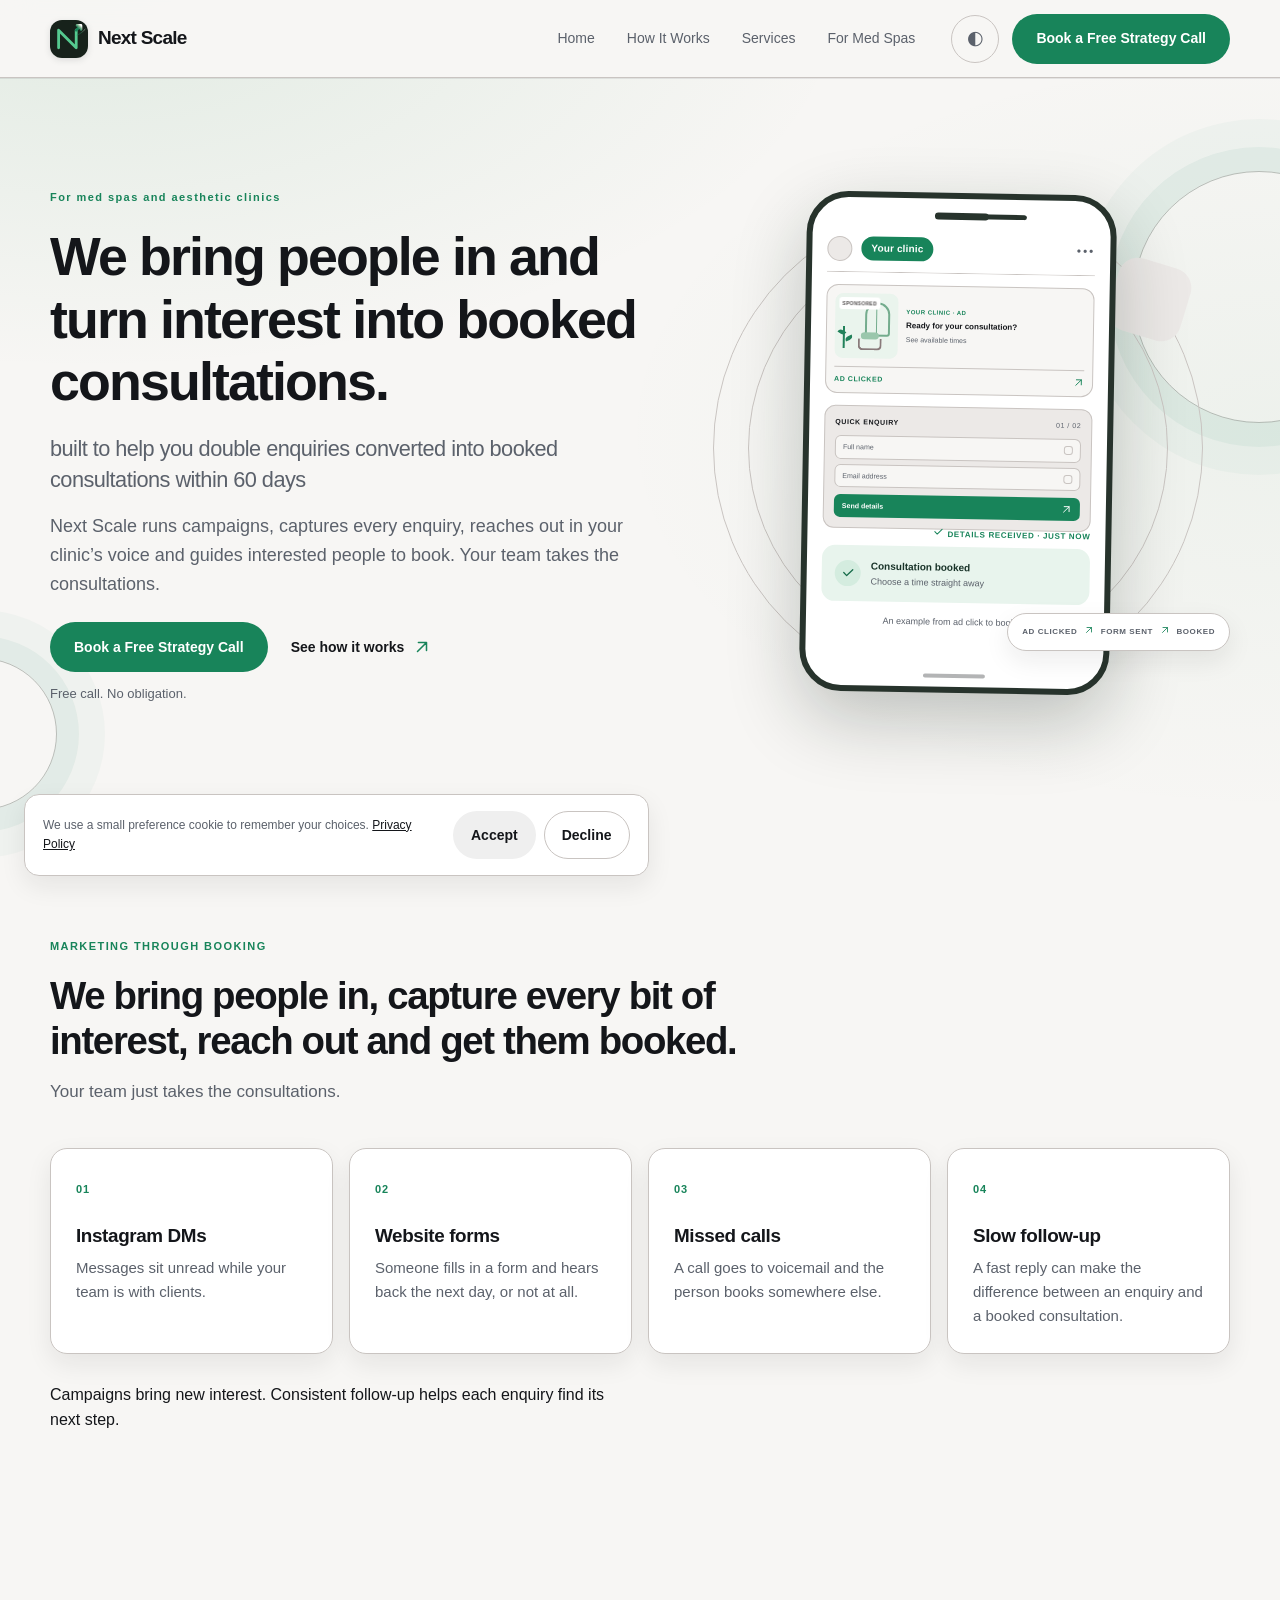
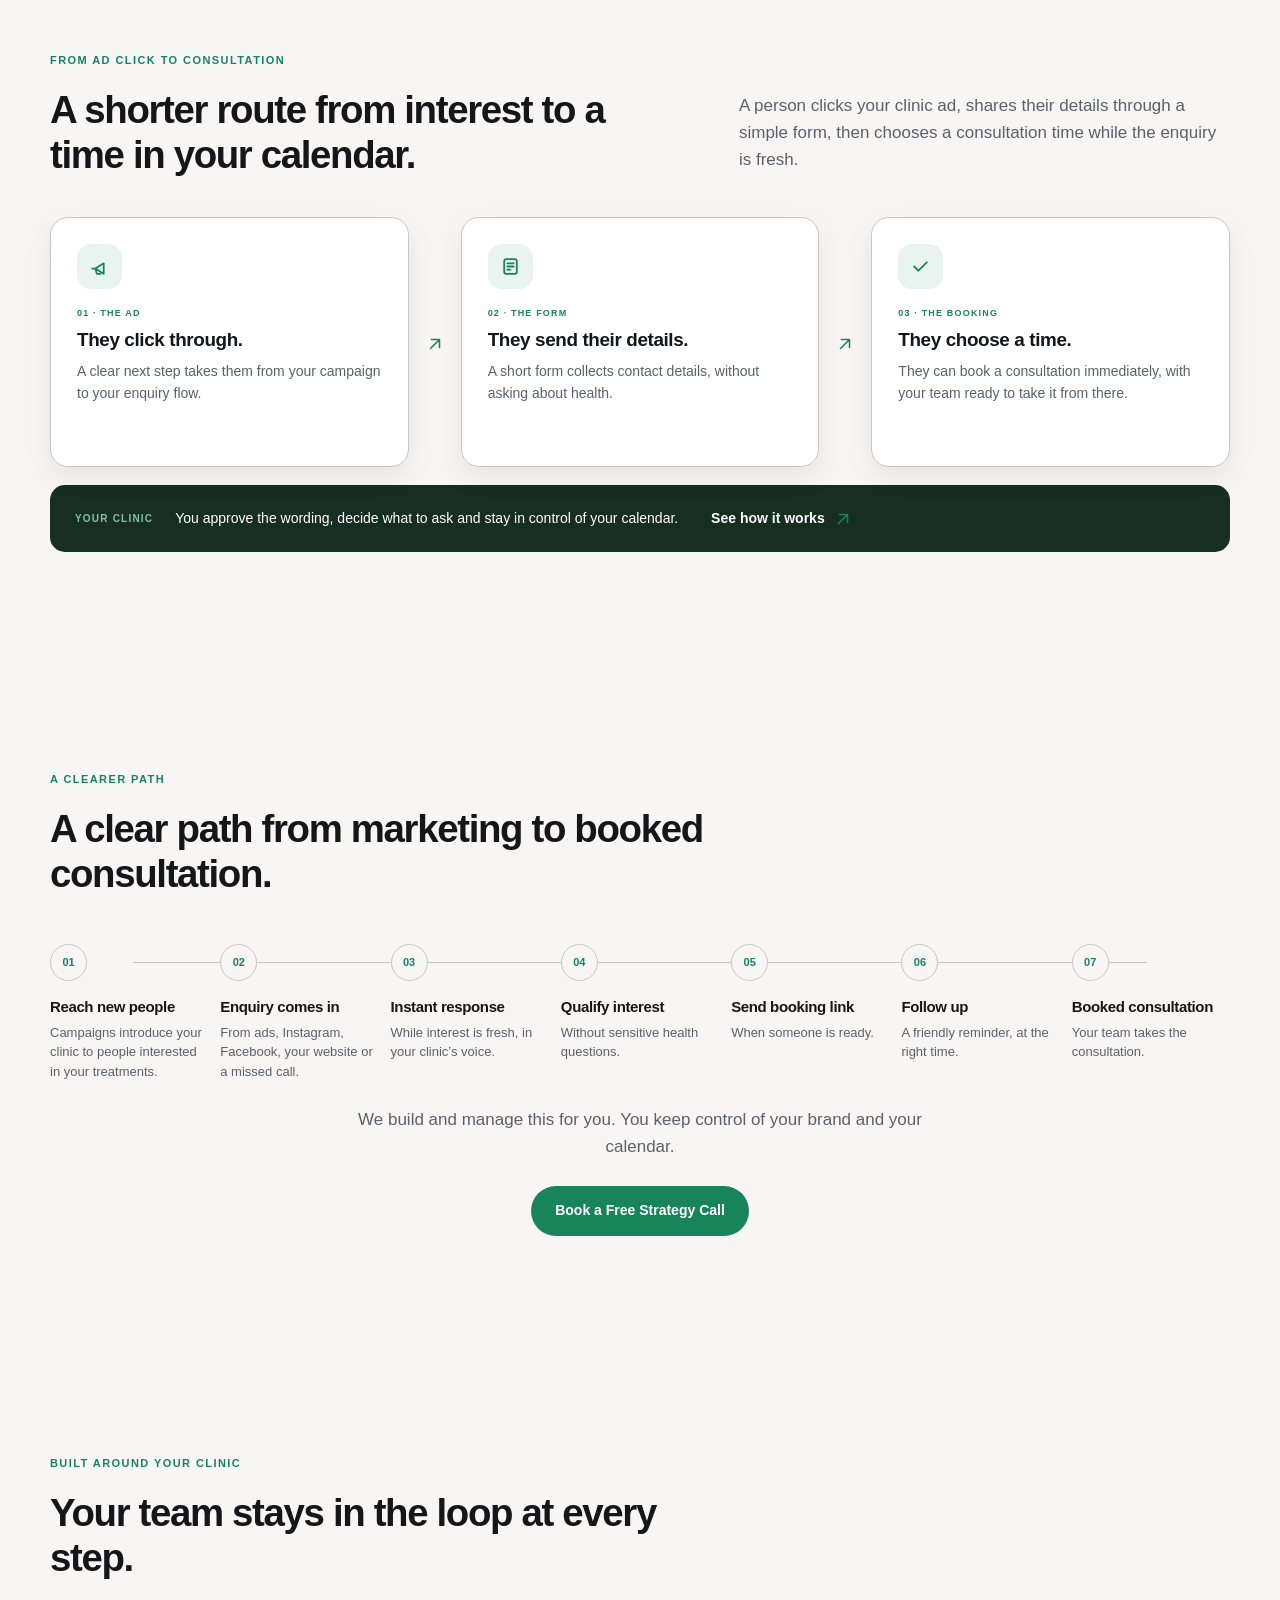
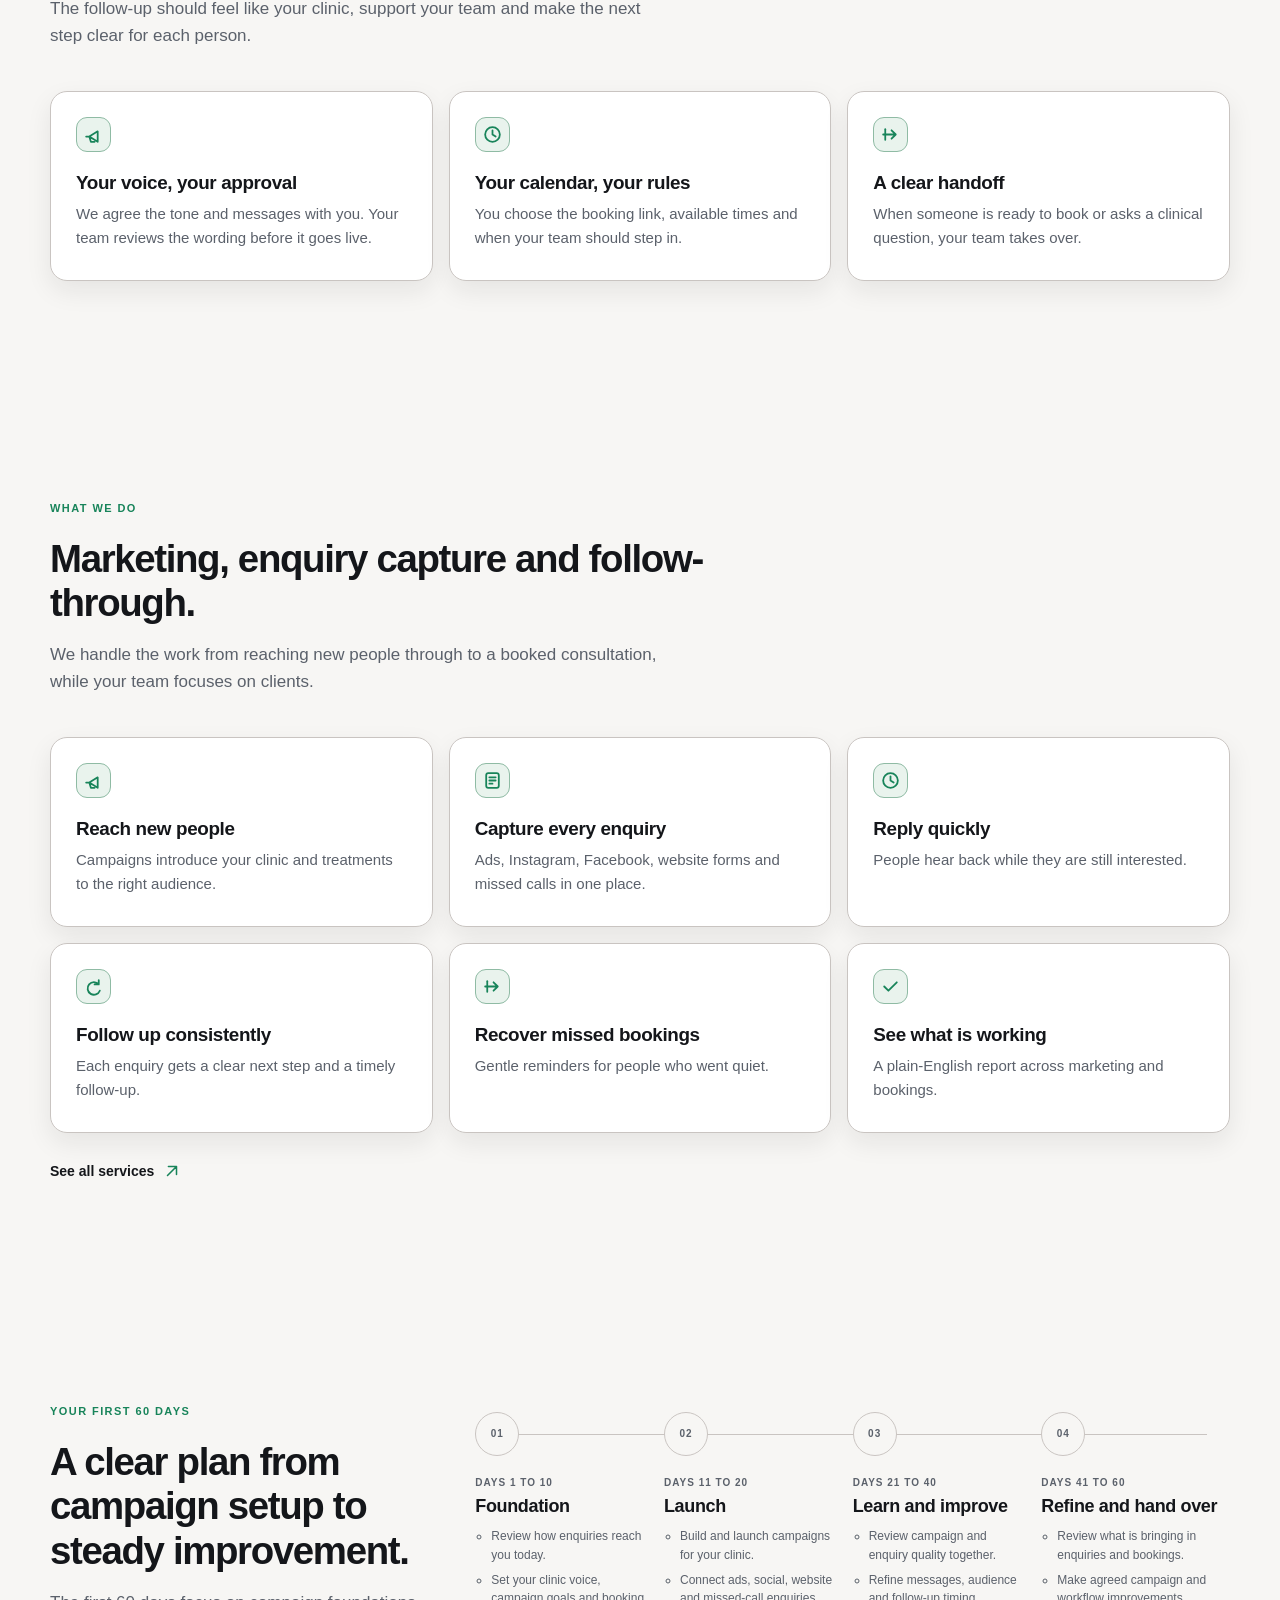
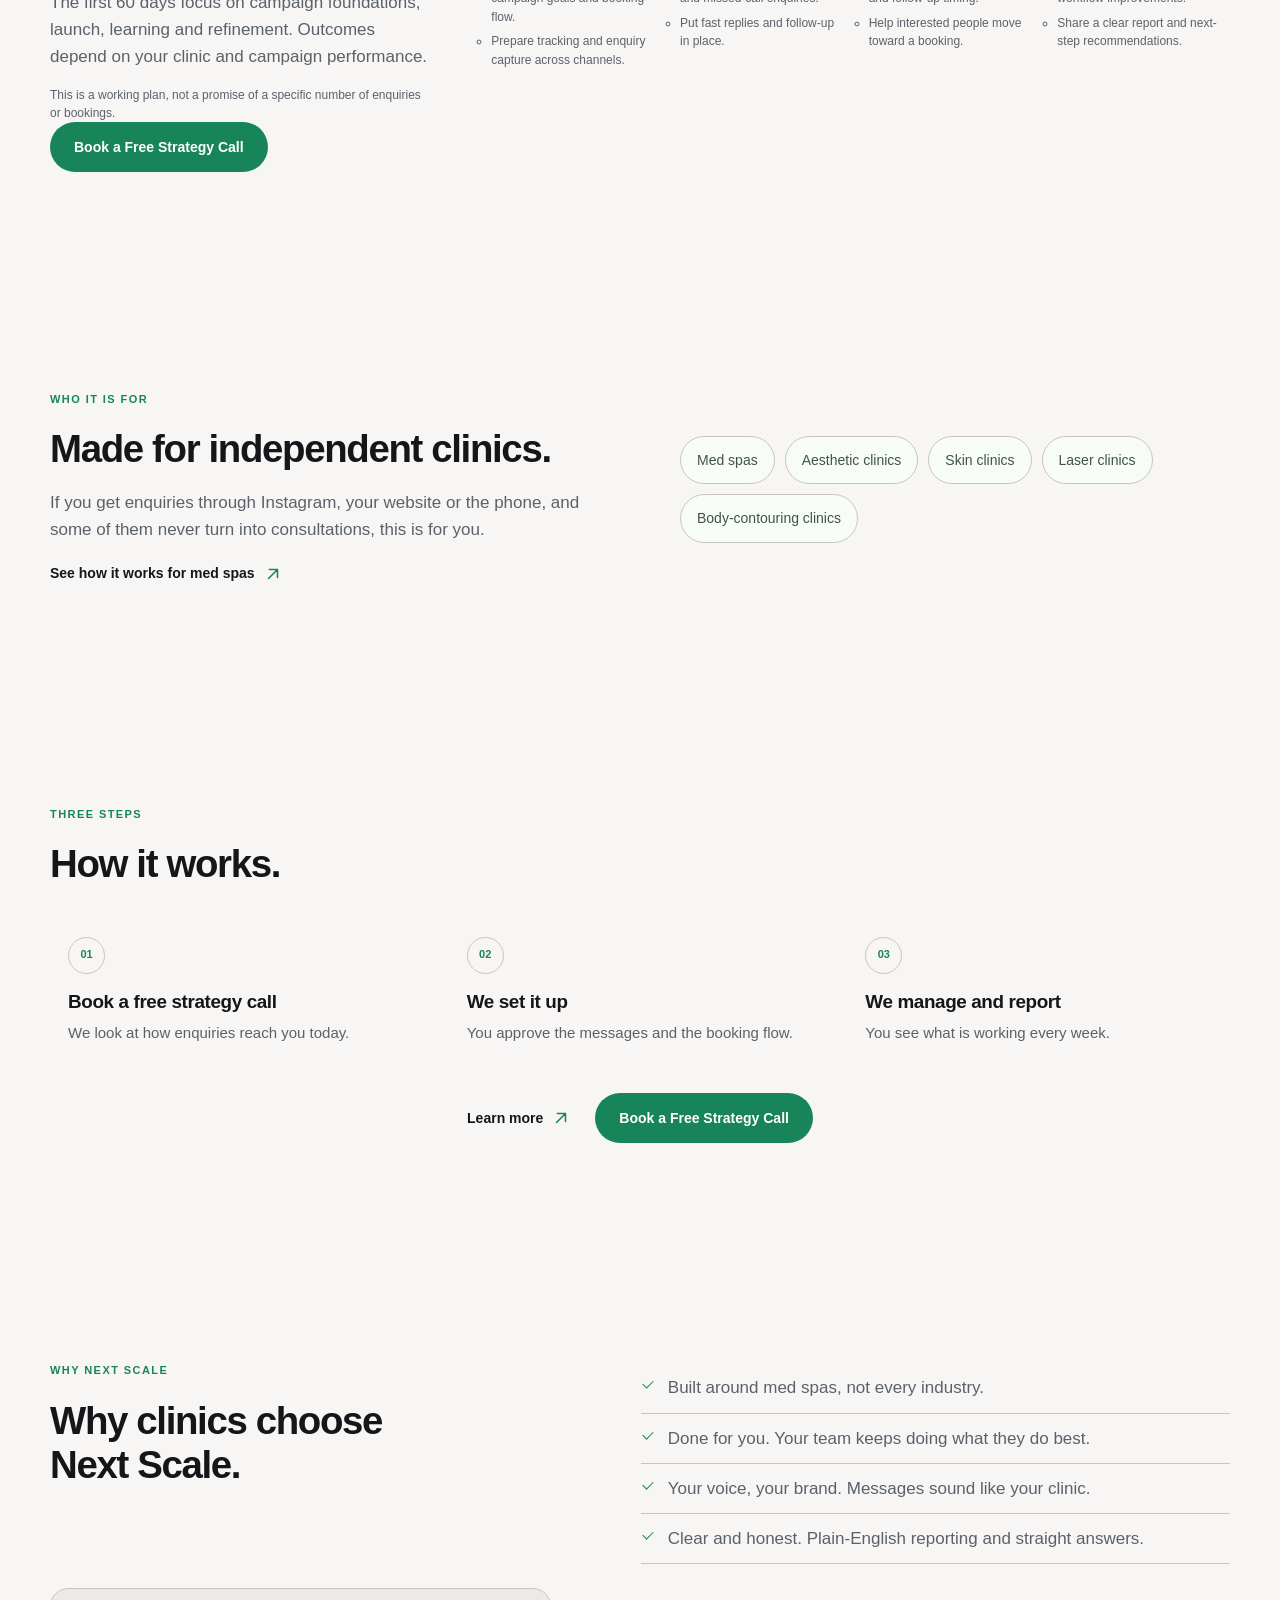
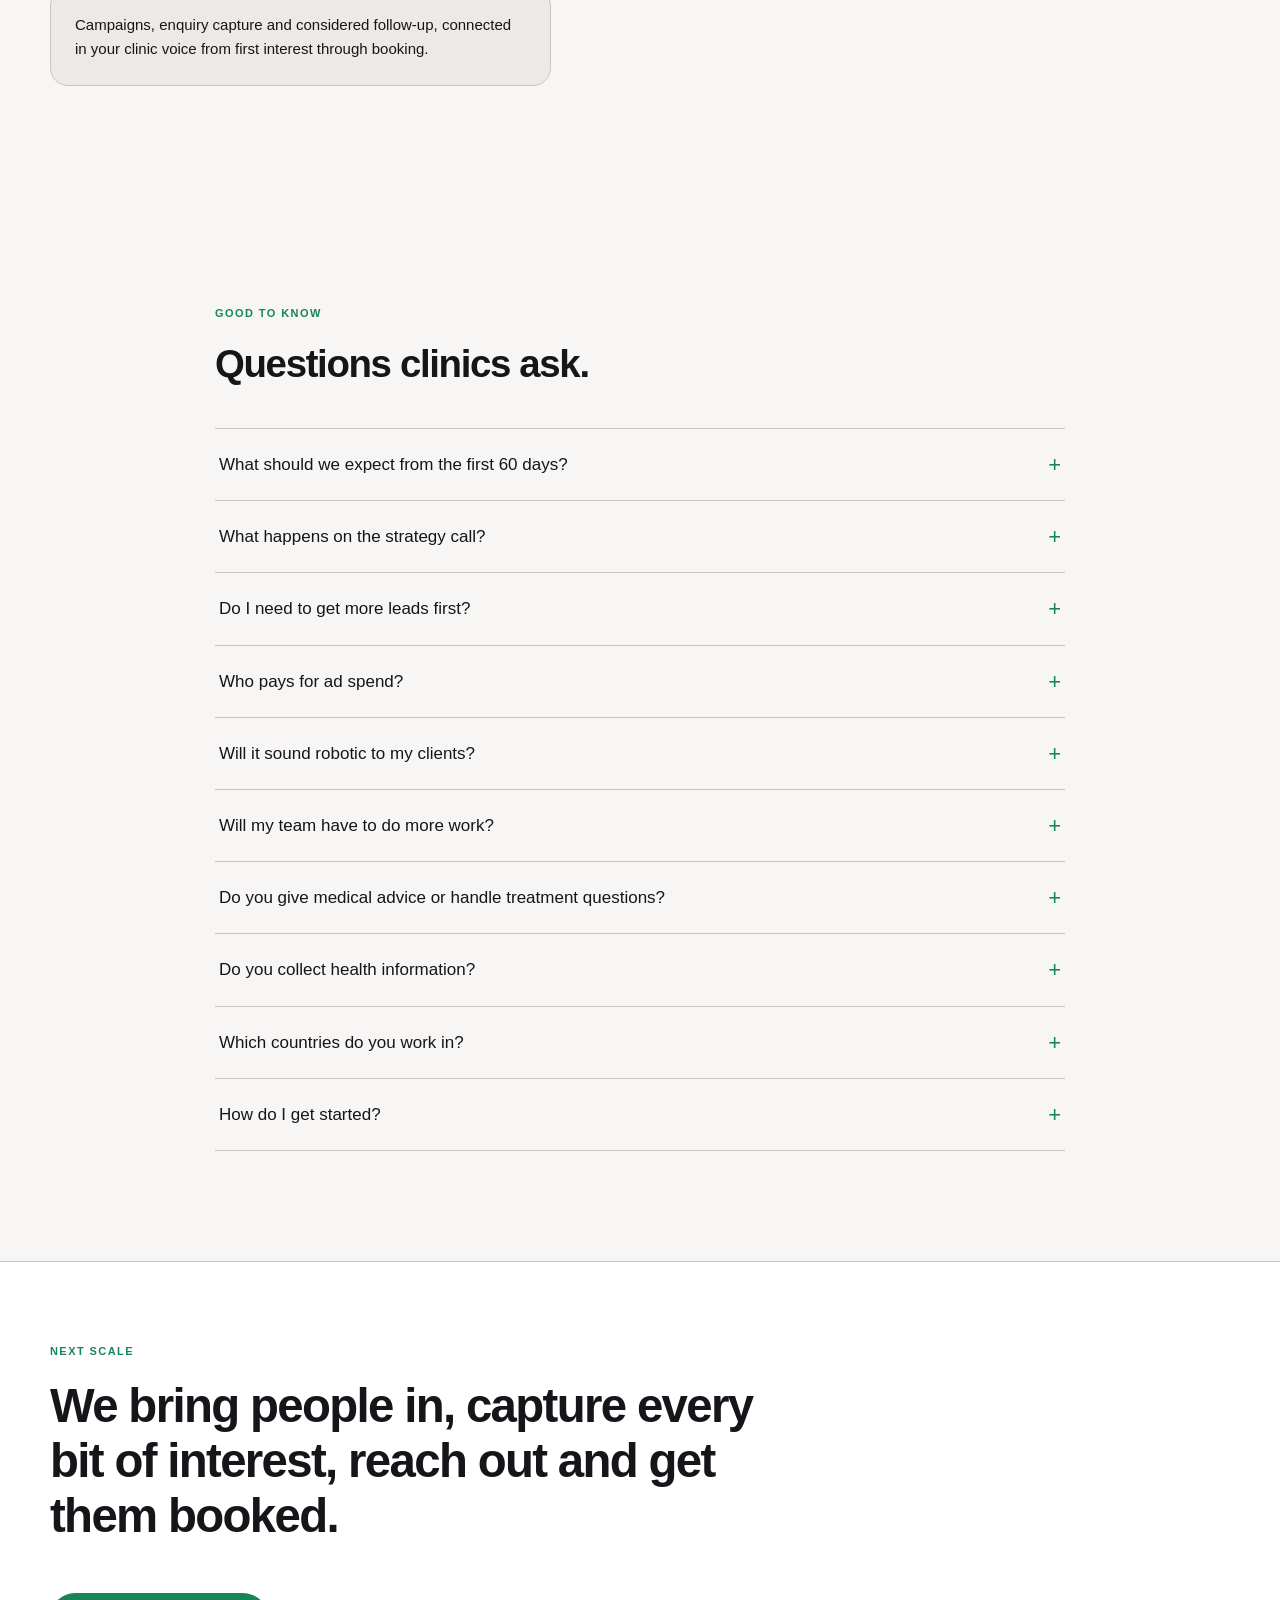
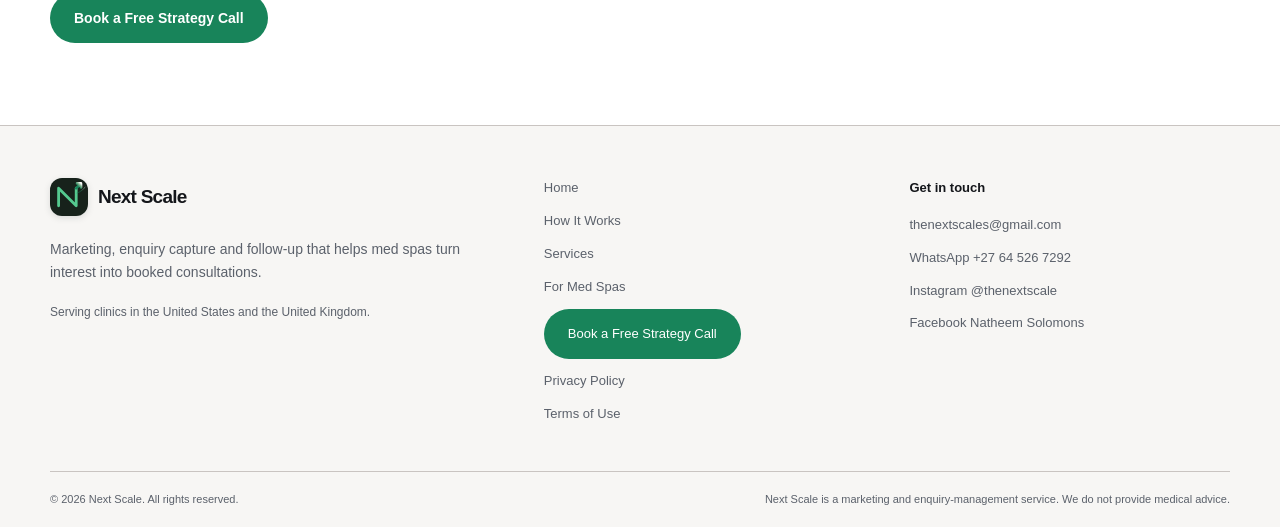
==== index.html @ 74af75e8 "Upload Next Scales website" ====
<!doctype html>
<html lang="en-GB">
<head>
  <meta charset="utf-8">
  <meta name="viewport" content="width=device-width, initial-scale=1">
  <meta name="theme-color" content="#f7f6f4">
  <meta name="description" content="Next Scale markets med spas, captures every enquiry, reaches out in the clinic voice and guides people to booked consultations.">
  <link rel="canonical" href=""><meta property="og:url" content=""><meta property="og:type" content="website"><meta property="og:title" content="Next Scale | Clinic Marketing to Booked Consultations"><meta property="og:description" content="We bring people in, capture interest, follow up and get them booked."><meta property="og:image" content="./og.svg">
  <meta name="twitter:card" content="summary_large_image">
  <title>Next Scale | Clinic Marketing to Booked Consultations</title>
  <link rel="icon" href="./favicon.svg?v=20261021-final" type="image/svg+xml"><link rel="stylesheet" href="./styles.css?v=20261021-light-cta">
  <script src="./theme.js?v=20261021-audit"></script>
  <script type="application/ld+json">{"@context":"https://schema.org","@type":"Organization","name":"Next Scale","founder":{"@type":"Person","name":"Natheem Solomons"},"description":"Clinic marketing, enquiry capture and follow-up through to booked consultations."}</script>
</head>
<body>
<a class="skip-link" href="#main">Skip to content</a>
<header class="header"><div class="header-inner wrap"><a class="brand" href="./index.html" aria-label="Next Scale home"><svg class="brand-mark" width="40" height="40" viewBox="0 0 40 40" aria-hidden="true"><defs><linearGradient id="header-arrow-fade" x1="0%" y1="100%" x2="100%" y2="0%"><stop offset="0%" stop-color="var(--logo-arrow-start)"/><stop offset="38%" stop-color="var(--logo-arrow-start)"/><stop offset="68%" stop-color="var(--logo-arrow-blend)"/><stop offset="100%" stop-color="var(--logo-arrow-end)"/></linearGradient></defs><path class="mark-n" d="M7 31V9L29 31V9"/><path class="mark-arrow" d="M29 9 35 3M30 3h5v5"/><path class="mark-ribbon" d="M30 15C34 14 37 11 40 8"/></svg><span>Next Scale</span></a><nav class="desktop-nav" aria-label="Main navigation"><a href="./index.html">Home</a><a href="./how-it-works.html">How It Works</a><a href="./services.html">Services</a><a href="./for-med-spas.html">For Med Spas</a></nav><div class="header-actions"><button class="theme-toggle" aria-label="Switch colour theme" title="Switch colour theme"><span aria-hidden="true">◐</span></button><a class="button button-primary header-cta" href="./book.html" data-cta><span class="cta-long">Book a Free Strategy Call</span><span class="cta-short">Book a Call</span><span class="cta-mini">Book</span></a><button class="menu-toggle" aria-expanded="false" aria-controls="mobile-menu" aria-label="Open menu"><span></span><span></span></button></div></div><div class="mobile-menu" id="mobile-menu" hidden><nav aria-label="Mobile navigation"><a href="./index.html">Home</a><a href="./how-it-works.html">How It Works</a><a href="./services.html">Services</a><a href="./for-med-spas.html">For Med Spas</a><a href="./book.html">Book a Strategy Call</a></nav></div></header>
<main id="main"></main>
<footer id="footer"></footer>
<div class="cookie-banner" role="region" aria-label="Cookie preferences" hidden><p>We use a small preference cookie to remember your choices. <a href="./privacy.html">Privacy Policy</a></p><div><button class="button button-small cookie-accept">Accept</button><button class="button button-small button-outline cookie-decline">Decline</button></div></div>
<div class="mobile-sticky-cta"><a class="button button-primary" href="./book.html" data-cta>Book a Free Strategy Call</a></div>

<script src="./config.js?v=20261021-calendly-embed"></script><script src="./app.js?v=20261021-light-cta"></script>
</body></html>
---- styles.css ----
:root{font-family:Inter,sans-serif;color-scheme:light;--bg:#fff;--surface:#f7f6f4;--ink:#14161a;--muted:#5b616b;--line:#e6e4e0;--accent:#18845a;--accent-hover:#106b48;--card:#fff;--shadow:0 8px 24px rgba(20,22,26,.055);--header:rgba(255,255,255,.92)}
:root[data-theme=dark]{color-scheme:dark;--bg:#14161a;--surface:#1e2127;--ink:#fff;--muted:#a7adb7;--line:#35383e;--accent:#55c98f;--accent-hover:#79dda9;--card:#1e2127;--shadow:none;--header:rgba(20,22,26,.94)}
*{box-sizing:border-box}html{scroll-behavior:smooth;scroll-padding-top:90px}body{margin:0;background:var(--bg);color:var(--ink);font-size:17px;line-height:1.6;-webkit-font-smoothing:antialiased}a{color:inherit;text-decoration:none}button{font:inherit;color:inherit}p{margin:0 0 1rem;color:var(--muted);max-width:66ch}h1,h2,h3{margin:0;color:var(--ink);font-weight:600;letter-spacing:-.035em;line-height:1.16}h1{font-size:clamp(2.25rem,4.2vw,4rem)}h2{font-size:clamp(1.8rem,3vw,2.75rem)}h3{font-size:1.18rem;letter-spacing:-.02em}::selection{background:#18845a24}.wrap{width:min(1180px,calc(100% - 56px));margin-inline:auto}.skip-link{position:absolute;left:1rem;top:-5rem;padding:.7rem 1rem;background:var(--ink);color:var(--bg);z-index:100}.skip-link:focus{top:1rem}:focus-visible{outline:3px solid var(--accent);outline-offset:3px}
.header{height:78px;position:sticky;top:0;z-index:20;background:var(--header);backdrop-filter:blur(16px);border-bottom:1px solid var(--line)}.header-inner{height:100%;display:flex;align-items:center;justify-content:space-between;gap:28px}.brand{display:inline-flex;align-items:center;gap:10px;color:var(--ink);font-size:19px;font-weight:600;letter-spacing:-.04em;white-space:nowrap}.brand-mark{width:34px;height:34px;overflow:visible;fill:none;stroke:currentColor;stroke-width:3.1;stroke-linecap:round;stroke-linejoin:round}.brand-mark circle{fill:var(--accent);stroke:none}.desktop-nav{display:flex;gap:32px;margin-left:auto;margin-right:8px}.desktop-nav a,.mobile-menu a,.footer-main nav a{font-size:14px;font-weight:500;color:var(--muted);transition:color .2s}.desktop-nav a:hover,.mobile-menu a:hover,.footer-main nav a:hover{color:var(--ink)}.header-actions{display:flex;align-items:center;gap:13px}.button{min-height:50px;padding:0 23px;border:1px solid transparent;border-radius:999px;display:inline-flex;align-items:center;justify-content:center;gap:8px;font-size:14px;font-weight:600;transition:background .2s,transform .2s,border-color .2s;cursor:pointer}.button:hover{transform:translateY(-1px)}.button-primary{background:var(--accent);color:white}.button-primary:hover{background:var(--accent-hover)}.button-outline{border-color:var(--line);background:transparent}.button-small{min-height:42px;padding:0 17px}.theme-toggle,.menu-toggle{width:44px;height:44px;display:grid;place-items:center;border:1px solid var(--line);border-radius:50%;background:transparent;cursor:pointer}.theme-toggle span{font-size:19px;color:var(--muted)}.menu-toggle{display:none}.mobile-menu{position:absolute;top:78px;left:0;right:0;background:var(--bg);border-bottom:1px solid var(--line);padding:16px 24px 24px}.mobile-menu nav{display:grid}.mobile-menu a{padding:14px 0;border-bottom:1px solid var(--line);font-size:16px}.mobile-menu a:last-child{border:0}
.hero{min-height:650px;display:grid;grid-template-columns:1.05fr .95fr;align-items:center;gap:36px;padding-block:70px 82px}.hero-copy{max-width:620px}.eyebrow{font-size:11px;line-height:1.4;font-weight:600;letter-spacing:.13em;color:var(--accent);margin:0 0 20px}.hero h1{max-width:660px}.hero-promise{font-size:clamp(1.13rem,1.7vw,1.42rem);line-height:1.42;letter-spacing:-.025em;margin-top:22px;max-width:590px}.hero-sub{font-size:18px;margin:15px 0 24px}.hero-actions{display:flex;align-items:center;gap:23px;flex-wrap:wrap}.text-link{font-size:14px;font-weight:600;color:var(--ink);display:inline-flex;gap:9px;align-items:center}.text-link span{color:var(--accent);font-size:18px}.trust-line{font-size:13px;margin:12px 0 0}.phone-art{position:relative;min-height:470px;display:grid;place-items:center;isolation:isolate}.phone{position:relative;z-index:2;width:min(320px,78%);padding:17px 16px 14px;border:1px solid var(--line);background:var(--card);border-radius:32px;box-shadow:0 25px 70px rgba(20,22,26,.12);transform:rotate(2deg)}.phone-top{height:38px;display:flex;align-items:center;gap:9px;border-bottom:1px solid var(--line);padding-bottom:12px;font-size:12px}.phone-dot{width:25px;height:25px;border-radius:50%;background:var(--surface);border:1px solid var(--line)}.phone-menu{margin-left:auto;color:var(--muted);letter-spacing:2px}.chat-date{text-align:center;color:var(--muted);font-size:9px;letter-spacing:.08em;margin:15px 0}.bubble{width:86%;padding:11px 13px;border-radius:15px;font-size:11px;line-height:1.5;margin-bottom:11px}.incoming{background:var(--surface);border-bottom-left-radius:4px}.outgoing{margin-left:auto;background:#e4f2eb;color:#193329;border-bottom-right-radius:4px}.link-card{padding:11px;display:flex;align-items:center;gap:10px;border:1px solid var(--line);border-radius:13px;margin:14px 0}.link-icon{width:28px;height:28px;border-radius:8px;background:#18845a18;color:var(--accent);display:grid;place-items:center}.link-card b,.link-card small,.booking-confirm b,.booking-confirm small{display:block}.link-card b,.booking-confirm b{font-size:10px}.link-card small,.booking-confirm small{font-size:9px;color:var(--muted)}.booking-confirm{display:flex;align-items:center;gap:10px;padding:13px;background:#e8f4ed;border-radius:13px;color:#193329}.booking-confirm>span{width:26px;height:26px;display:grid;place-items:center;border-radius:50%;background:#d4ecdf;color:#176c4a}.phone-caption{text-align:center;color:var(--muted);font-size:9px;padding-top:12px}.art-orbit{position:absolute;border:1px solid var(--line);border-radius:50%;z-index:-1}.orbit-one{width:420px;height:420px}.orbit-two{width:510px;height:510px}.phone-art:after{content:"";position:absolute;width:75px;height:75px;background:var(--surface);border-radius:20px;right:8%;top:19%;transform:rotate(17deg);z-index:0}
.section{padding:110px 0}.section-warm{background:var(--surface)}.section-heading{max-width:690px;margin-bottom:42px}.section-heading h2{margin-bottom:15px}.section-heading>p:last-child{font-size:17px}.grid{display:grid;gap:16px}.grid.four{grid-template-columns:repeat(4,1fr)}.grid.three{grid-template-columns:repeat(3,1fr)}.card{background:var(--card);border:1px solid var(--line);border-radius:17px;padding:25px;box-shadow:var(--shadow);min-height:185px}.card-number,.service-index{font-size:11px;font-weight:600;letter-spacing:.08em;color:var(--accent)}.card h3{margin:24px 0 9px}.card p{font-size:15px;margin:0}.closing-line{font-size:16px;color:var(--ink);font-weight:500;margin:28px 0 0}.feature{min-height:190px}.feature-mark{display:grid;place-items:center;width:35px;height:35px;border:1px solid var(--line);border-radius:11px;color:var(--accent);font-size:18px}.feature h3{margin:20px 0 8px}.section-link{margin-top:27px}.flow{list-style:none;padding:0;margin:48px 0 25px;display:grid;grid-template-columns:repeat(6,1fr);position:relative;gap:12px}.flow:before{content:"";height:1px;background:var(--line);position:absolute;left:7%;right:7%;top:18px}.flow li{position:relative}.step-num{width:37px;height:37px;display:grid;place-items:center;border-radius:50%;background:var(--bg);border:1px solid var(--line);color:var(--accent);font-size:11px;font-weight:600;position:relative}.flow h3{font-size:15px;margin:17px 0 7px;letter-spacing:-.025em}.flow p{font-size:13px;margin:0;line-height:1.5}.center-line{text-align:center;margin:25px auto;color:var(--muted)}.center-cta{text-align:center}.outcome{background:var(--surface)}.outcome-wrap{display:grid;grid-template-columns:1fr 1fr;align-items:center;gap:84px}.outcome-wrap h2{font-size:clamp(2rem,3.5vw,3.15rem);margin-bottom:18px}.fine-print{font-size:12px;line-height:1.55;margin:18px 0 22px}.timeline{border-top:1px solid var(--line)}.timeline article{padding:23px 0 23px 25px;border-bottom:1px solid var(--line);position:relative}.timeline article:before{content:"";width:8px;height:8px;border-radius:50%;background:var(--accent);position:absolute;left:0;top:29px}.timeline span{font-size:10px;letter-spacing:.1em;font-weight:600;color:var(--muted)}.timeline h3{margin:6px 0}.timeline p{font-size:14px;margin:0}.clinics-wrap{display:grid;grid-template-columns:1fr 1fr;gap:80px;align-items:center}.clinics-wrap h2{margin-bottom:17px}.tag-list{display:flex;gap:10px;flex-wrap:wrap}.tag-list span{border:1px solid var(--line);background:var(--card);border-radius:999px;padding:12px 16px;font-size:14px;color:var(--muted)}.mini-steps article{padding:8px 18px 12px}.mini-steps h3{margin:17px 0 9px}.mini-steps p{font-size:15px}.dual-cta{display:flex;align-items:center;justify-content:center;gap:25px;margin-top:20px}.why-wrap{display:grid;grid-template-columns:.85fr 1fr;gap:24px 90px}.why-wrap h2{max-width:400px}.check-list{list-style:none;padding:0;margin:0}.check-list li{padding:11px 0 11px 27px;border-bottom:1px solid var(--line);position:relative;color:var(--muted)}.check-list li:before{content:"";position:absolute;left:2px;top:17px;width:9px;height:5px;border-left:1.7px solid var(--accent);border-bottom:1.7px solid var(--accent);transform:rotate(-45deg)}.why-wrap blockquote{grid-column:2;margin:20px 0 0;padding:25px 28px;border-left:2px solid var(--accent);background:var(--surface);border-radius:0 14px 14px 0;color:var(--ink);font-size:17px}.why-wrap cite{display:block;font-style:normal;font-size:13px;color:var(--muted);margin-top:12px}.founder-photo{display:block;font-size:11px;color:var(--muted);margin-top:10px}.faq-wrap{max-width:850px}.faq{border-top:1px solid var(--line)}.faq details{border-bottom:1px solid var(--line)}.faq summary{list-style:none;cursor:pointer;min-height:66px;padding:18px 4px;display:flex;justify-content:space-between;align-items:center;gap:20px;font-weight:500;color:var(--ink)}.faq summary::-webkit-details-marker{display:none}.faq summary span{font-size:22px;color:var(--accent);font-weight:400}.faq details[open] summary span{transform:rotate(45deg)}.faq details p{padding:0 40px 20px 4px;font-size:15px;margin:0;max-width:75ch}.cta-band{background:#14161a;color:#fff;padding:82px 0}.cta-band .wrap{display:flex;align-items:flex-start;flex-direction:column}.cta-band h2{color:white;max-width:750px;font-size:clamp(2rem,3.7vw,3.2rem);margin-bottom:25px}
.page-hero{padding-block:110px 78px}.page-hero h1{max-width:850px;margin-bottom:18px}.page-hero>p:last-child{font-size:19px;max-width:680px}.detail-steps{max-width:820px;margin:0 auto}.detail-steps article{display:grid;grid-template-columns:54px 1fr;gap:20px;padding:26px 0;border-bottom:1px solid var(--line)}.detail-steps h2{font-size:23px;margin:3px 0 8px}.detail-steps p{margin:0}.team-split,.approach{display:grid;grid-template-columns:1fr 1fr;gap:30px;margin:90px 0}.team-split article,.approach>div{padding:30px;background:var(--surface);border-radius:16px}.team-split h2,.approach h2{font-size:26px;margin-bottom:12px}.timeline-head{margin:0 0 20px}.service-list{max-width:900px}.service-row{display:grid;grid-template-columns:55px 1fr;gap:18px;padding:26px 0;border-bottom:1px solid var(--line)}.service-row h3{font-size:21px;margin-bottom:9px}.service-row p{font-size:15px;margin:4px 0}.service-row b{color:var(--ink);font-weight:500}.service-list>.button{margin-top:30px}.day-wrap{display:grid;grid-template-columns:1fr 1fr;gap:50px;align-items:center}.day-wrap h2{margin-bottom:16px}.day-wrap .phone-art{min-height:420px}.approach .check-list{margin-top:16px}.booking-layout{display:grid;grid-template-columns:.8fr 1.2fr;gap:70px;align-items:start}.booking-layout h2{font-size:28px;margin-bottom:18px}.booking-layout h3{font-size:18px;margin:30px 0 9px}.booking-layout .check-list{margin-bottom:22px}.message-first a{color:var(--ink);text-decoration:underline;text-underline-offset:3px}.calendar-panel{min-height:520px;border:1px solid var(--line);border-radius:18px;overflow:hidden;background:var(--surface)}.calendar-frame{width:100%;height:680px;border:0;background:white}.legal{max-width:780px}.legal h2{font-size:23px;margin:35px 0 10px}.legal p{max-width:75ch}.footer-main{padding-block:52px 46px;display:grid;grid-template-columns:1.4fr 1fr 1fr;gap:45px}.footer-brand p{font-size:14px;margin:14px 0}.footer-brand small{color:var(--muted);font-size:12px}.footer-main nav,.footer-contact{display:flex;flex-direction:column;align-items:flex-start;gap:12px}.footer-main nav a,.footer-contact a,.footer-contact b{font-size:13px}.footer-contact a{color:var(--muted)}.footer-contact b{margin-bottom:4px}.footer-bottom{border-top:1px solid var(--line);padding-block:19px;display:flex;justify-content:space-between;gap:20px;color:var(--muted);font-size:11px}.footer-bottom span:last-child{text-align:right}.cookie-banner{position:fixed;z-index:40;left:24px;bottom:24px;max-width:min(670px,calc(100% - 48px));padding:16px 18px;background:var(--card);color:var(--ink);border:1px solid var(--line);border-radius:15px;box-shadow:var(--shadow);display:flex;align-items:center;gap:20px}.cookie-banner[hidden]{display:none}.cookie-banner p{font-size:12px;margin:0;max-width:390px}.cookie-banner p a{text-decoration:underline;color:var(--ink)}.cookie-banner>div{display:flex;gap:8px}.mobile-sticky-cta{display:none}
@media(max-width:950px){.hero{grid-template-columns:1fr 0.8fr;gap:5px}.hero h1{font-size:clamp(2.2rem,5vw,3.2rem)}.grid.four{grid-template-columns:repeat(2,1fr)}.flow{grid-template-columns:repeat(3,1fr);row-gap:28px}.flow:before{display:none}.outcome-wrap{gap:38px}.desktop-nav{gap:20px}.header-cta{padding:0 17px;font-size:13px}}
@media(max-width:700px){html{scroll-padding-top:75px}body{font-size:16px}.wrap{width:calc(100% - 40px)}.header{height:68px}.header-inner{gap:10px}.brand{font-size:17px;gap:7px}.brand-mark{width:30px;height:30px}.desktop-nav{display:none}.header-actions{gap:8px}.header-cta{display:none}.theme-toggle,.menu-toggle{width:42px;height:42px}.menu-toggle{display:flex;flex-direction:column;justify-content:center;gap:5px}.menu-toggle span{width:16px;height:1.5px;background:var(--ink)}.mobile-menu{top:68px}.hero{display:flex;flex-direction:column;align-items:stretch;min-height:0;padding-block:51px 40px;gap:2px}.hero h1{font-size:clamp(2.15rem,9.8vw,2.6rem);line-height:1.08}.hero-promise{font-size:17px;margin-top:16px}.hero-sub{font-size:16px;margin:11px 0 19px}.hero-actions{gap:14px}.hero-actions .button{width:100%}.hero-actions .text-link{margin-left:2px}.trust-line{margin-top:9px}.phone-art{min-height:390px;margin-top:4px}.phone{width:270px}.orbit-one{width:330px;height:330px}.orbit-two{width:390px;height:390px}.section{padding:74px 0}.section-heading{margin-bottom:29px}.section-heading h2{font-size:29px}.section-heading>p:last-child{font-size:16px}.grid.four,.grid.three{grid-template-columns:1fr}.card{min-height:0;padding:21px}.card h3{margin:14px 0 8px}.feature{min-height:0}.feature h3{margin-top:13px}.closing-line{font-size:15px}.flow{display:flex;flex-direction:column;gap:0;margin:33px 0 20px;padding-left:2px}.flow:before{display:block;width:1px;height:auto;left:18px;right:auto;top:23px;bottom:25px}.flow li{display:grid;grid-template-columns:38px 1fr;grid-template-rows:auto auto;column-gap:15px;padding-bottom:21px}.flow li:last-child{padding-bottom:0}.flow .step-num{grid-row:span 2}.flow h3{margin:0 0 4px}.flow p{font-size:14px}.center-line{text-align:left;margin:23px 0}.center-cta .button{width:100%}.outcome-wrap,.clinics-wrap,.why-wrap,.day-wrap,.booking-layout{grid-template-columns:1fr;gap:32px}.outcome-wrap h2{font-size:29px}.clinics-wrap .tag-list{gap:8px}.tag-list span{font-size:13px;padding:10px 13px}.mini-steps{gap:12px}.mini-steps article{padding:18px;background:var(--bg);border:1px solid var(--line);border-radius:15px}.dual-cta{justify-content:space-between;gap:12px}.why-wrap blockquote{grid-column:auto;margin:0;padding:20px}.faq summary{min-height:64px;font-size:15px}.faq details p{padding-right:10px;font-size:14px}.cta-band{padding:65px 0}.cta-band h2{font-size:29px}.page-hero{padding-block:72px 42px}.page-hero h1{font-size:36px}.page-hero>p:last-child{font-size:17px}.detail-steps article{grid-template-columns:42px 1fr;gap:12px;padding:21px 0}.detail-steps h2{font-size:21px}.team-split,.approach{grid-template-columns:1fr;margin:55px 0;gap:15px}.team-split article,.approach>div{padding:22px}.service-row{grid-template-columns:36px 1fr;gap:10px;padding:22px 0}.service-row h3{font-size:19px}.service-row p{font-size:14px}.day-wrap .phone-art{min-height:370px}.booking-layout{gap:30px}.calendar-panel,.calendar-frame{height:620px}.footer-main{grid-template-columns:1fr 1fr;gap:31px 18px;padding-block:42px 32px}.footer-brand{grid-column:1/-1}.footer-bottom{display:flex;flex-direction:column;gap:7px;padding-block:15px 90px}.footer-bottom span:last-child{text-align:left}.cookie-banner{left:12px;right:12px;bottom:12px;max-width:none;display:block;padding:13px}.cookie-banner p{max-width:none;margin-bottom:10px}.cookie-banner>div{justify-content:flex-end}.mobile-sticky-cta{display:block;position:fixed;z-index:15;bottom:0;left:0;right:0;padding:9px 16px calc(9px + env(safe-area-inset-bottom));background:var(--header);border-top:1px solid var(--line);transform:translateY(110%);transition:transform .22s}.mobile-sticky-cta.visible{transform:translateY(0)}.mobile-sticky-cta .button{width:100%;min-height:48px}.cookie-banner:not([hidden])~.mobile-sticky-cta.visible{display:none}}
@media(prefers-reduced-motion:reduce){*,*:before,*:after{scroll-behavior:auto!important;transition:none!important}}
.brand-mark .mark-n{stroke:#18845a}.footer-brand .brand-mark .mark-n{stroke:#18845a}.brand-mark .mark-arrow{stroke:#18845a;stroke-width:2.8;stroke-linecap:round;stroke-linejoin:round}.brand-mark .mark-ribbon{stroke:#18845a;stroke-width:1;stroke-linecap:round;opacity:.5}.brand-mark .mark-tip{fill:#18845a;stroke:none}.outgoing{background:#e4f2eb;color:#193329}.link-icon{background:#18845a18}.ad-source{display:flex;align-items:center;gap:9px;padding:10px;border:1px solid var(--line);border-radius:12px;background:var(--bg);margin:12px 0 8px}.ad-source b,.ad-source small{display:block}.ad-source b{font-size:10px}.ad-source small{font-size:8px;color:var(--muted)}.ad-glyph{width:27px;height:27px;border-radius:8px;background:#18845a18;color:var(--accent);display:grid;place-items:center}.ad-status{margin-left:auto;color:var(--accent);font-size:8px;font-weight:700;letter-spacing:.08em}.reply-now{font-size:8px;font-weight:700;letter-spacing:.08em;color:var(--accent);text-align:right;margin:-4px 0 5px}.reply-now span{font-size:10px}.ad-floating{position:absolute;z-index:3;right:-3%;bottom:16%;padding:11px 14px;border:1px solid var(--line);border-radius:999px;background:var(--card);box-shadow:var(--shadow);font-size:8px;letter-spacing:.07em;font-weight:700;color:var(--muted)}.ad-floating span{color:var(--accent);padding:0 4px}.menu-toggle[aria-expanded=true] span:first-child{transform:translateY(3.25px) rotate(45deg)}.menu-toggle[aria-expanded=true] span:last-child{transform:translateY(-3.25px) rotate(-45deg)}@media(max-width:700px){.ad-floating{right:0;bottom:12%;font-size:7px;padding:9px 10px}}
@media(max-width:780px){.desktop-nav{display:none}.header-cta{display:none}.menu-toggle{display:flex;flex-direction:column;justify-content:center;gap:5px}.menu-toggle span{width:16px;height:1.5px;background:var(--ink)}.mobile-menu{display:block}.mobile-menu[hidden]{display:none}}
.phone-art{overflow:clip}
/* Landing-page polish */
:root{--bg:#f7f6f4;--surface:#e9f3ed;--line:#ece9e7;--header:rgba(247,246,244,.94);--card:#fff;--shadow:0 12px 32px rgba(20,22,26,.08)}
:root[data-theme=dark]{--bg:#14161a;--surface:#1e2127;--line:#35383e;--header:rgba(20,22,26,.95);--card:#1e2127;--shadow:0 14px 34px rgba(0,0,0,.2)}
.phone-art{overflow:visible;min-height:0;padding:45px 10px 54px;isolation:isolate}
.phone{position:relative;z-index:2}
.art-orbit{max-width:100%;}
.orbit-one{width:min(420px,92%);height:auto;aspect-ratio:1}
.orbit-two{width:min(490px,100%);height:auto;aspect-ratio:1}
.ad-floating{right:0;}
.phone-top b{display:inline-block;padding:4px 10px;border-radius:999px;background:#18845a;color:#fff!important;font-size:10px;letter-spacing:.015em}
.brand-mark{width:38px;height:38px;padding:3px;border-radius:12px;background:#18845a12;stroke-width:3.2;filter:drop-shadow(0 2px 3px rgba(20,22,26,.12))}
.brand-mark .mark-n{stroke:#18845a;stroke-width:3.5}
.brand-mark .mark-ribbon{stroke-width:2;opacity:.72}
.brand-mark .mark-arrow{stroke-width:3.4}
.brand-mark .mark-tip{r:2}
.section-warm{background:var(--surface)}
.section{position:relative}
.journey-track article{transition:transform .24s ease,border-color .24s ease,box-shadow .24s ease}
.journey-track article:hover{transform:translateY(-5px);border-color:#18845a70;box-shadow:0 16px 36px rgba(20,22,26,.13)}
.reveal-ready{opacity:0;transform:translateY(16px);transition:opacity .55s ease,transform .55s cubic-bezier(.2,.75,.25,1)}
.reveal-ready.is-visible{opacity:1;transform:translateY(0)}
@keyframes page-arrive{from{opacity:0;transform:translateY(7px)}to{opacity:1;transform:translateY(0)}}
main{animation:page-arrive .32s ease both}
@view-transition{navigation:auto}
::view-transition-old(root){animation:fade-away .16s ease both}
::view-transition-new(root){animation:page-arrive .28s ease both}
@keyframes fade-away{to{opacity:0}}
@media(max-width:700px){.phone-art{padding:34px 4px 42px;min-height:0;overflow:hidden}.phone{width:min(270px,86%)}.orbit-one{width:min(330px,100%)}.orbit-two{width:min(390px,100%)}.ad-floating{right:1%;bottom:10%}.brand-mark{width:32px;height:32px}.journey-intro{grid-template-columns:1fr;gap:12px}.journey-track{grid-template-columns:1fr;gap:12px}.journey-track article{min-height:0}.journey-arrow{transform:rotate(90deg)}.journey-note{align-items:flex-start;flex-wrap:wrap;gap:10px 16px}.journey-note p{flex-basis:100%;order:2}.journey-note .text-link{margin-left:auto}}
@media(prefers-reduced-motion:reduce){*,*:before,*:after{scroll-behavior:auto!important;transition:none!important;animation:none!important}main{animation:none}.reveal-ready{opacity:1;transform:none}.journey-track article:hover{transform:none}::view-transition-old(root),::view-transition-new(root){animation:none}}
@media(max-width:780px){.header-cta{display:inline-flex;min-height:42px;padding:0 12px;font-size:12px}.cta-long{display:none}.cta-short{display:inline}.cta-mini{display:none}}
@media(max-width:360px){.header-inner{gap:6px}.brand{font-size:15px;gap:5px}.brand-mark{width:27px;height:27px}.header-actions{gap:6px}.theme-toggle,.menu-toggle{width:38px;height:38px}.header-cta{min-height:38px;padding:0 10px;font-size:11px}.cta-short{display:none}.cta-mini{display:inline}}

.cta-short,.cta-mini{display:none}@media(max-width:780px){.cta-short{display:inline}}@media(max-width:360px){.cta-short{display:none}.cta-mini{display:inline}}
.ad-journey{background:var(--surface)}.journey-intro{display:grid;grid-template-columns:1.12fr .88fr;gap:64px;align-items:end;margin-bottom:40px}.journey-intro h2{max-width:650px}.journey-intro>p{margin-bottom:4px}.journey-track{display:grid;grid-template-columns:minmax(0,1fr) 28px minmax(0,1fr) 28px minmax(0,1fr);align-items:center;gap:12px}.journey-track article{background:var(--card);border:1px solid var(--line);border-radius:18px;padding:26px;min-height:250px;box-shadow:var(--shadow)}.journey-track .eyebrow{font-size:9px;margin:18px 0 9px}.journey-track h3{margin-bottom:9px}.journey-track article>p:last-child{font-size:14px;margin:0}.journey-icon{width:45px;height:45px;border-radius:14px;background:#18845a18;color:var(--accent);display:grid;place-items:center;font-size:21px}.journey-arrow{font-size:22px;color:var(--accent);text-align:center}.journey-note{margin-top:18px;padding:22px 25px;background:var(--ink);border-radius:15px;display:flex;align-items:center;gap:22px}.journey-note>span{font-size:10px;letter-spacing:.12em;font-weight:700;color:#9dd4b0;white-space:nowrap}.journey-note p{margin:0;color:#f4f3f1;font-size:14px;flex:1}.journey-note .text-link{color:#fff;white-space:nowrap}.booking-intro h2{font-size:30px;margin-bottom:18px}.booking-intro .check-list{margin:0 0 27px}.booking-intro h3{font-size:16px;margin:29px 0 8px}.booking-intro a:not(.button){text-decoration:underline;text-underline-offset:3px}
@media(max-width:780px){.journey-intro{gap:28px}.journey-track article{padding:21px;min-height:265px}.journey-note{gap:14px}.booking-layout{grid-template-columns:1fr;gap:30px}}
@media(max-width:700px){.journey-intro{grid-template-columns:1fr;gap:12px;margin-bottom:27px}.journey-track{grid-template-columns:1fr;gap:10px}.journey-track article{min-height:0;padding:20px}.journey-arrow{transform:rotate(90deg);height:20px;line-height:20px}.journey-note{align-items:flex-start;flex-direction:column;gap:8px;padding:20px}.booking-layout{grid-template-columns:1fr}}
.ad-creative{display:grid;grid-template-columns:63px 1fr;gap:8px;padding:8px;border:1px solid var(--line);border-radius:12px;background:var(--bg);margin:12px 0}.ad-scenery{position:relative;min-height:65px;overflow:hidden;border-radius:8px;background:#eaf4ed}.ad-sponsor{position:absolute;z-index:3;left:4px;top:4px;padding:2px 3px;border-radius:3px;background:#fff;color:#514d4d;font-size:5px;font-weight:700;letter-spacing:.06em}.scene-window{position:absolute;right:8px;top:9px;width:25px;height:34px;border:2px solid #73ac8d;border-radius:12px 12px 3px 3px}.scene-window:after{content:"";position:absolute;left:9px;top:0;bottom:0;border-left:1px solid #73ac8d}.scene-plant{position:absolute;left:8px;bottom:10px;width:12px;height:22px;border-left:2px solid #21815a}.scene-plant:before,.scene-plant:after{content:"";position:absolute;width:8px;height:4px;border-radius:8px 0;background:#21815a}.scene-plant:before{left:-7px;top:4px;transform:rotate(30deg)}.scene-plant:after{left:0;top:10px;transform:rotate(-25deg)}.scene-seat{position:absolute;left:23px;bottom:8px;width:24px;height:12px;border:2px solid #897a7b;border-top:0;border-radius:0 0 5px 5px}.scene-seat:before{content:"";position:absolute;left:1px;top:-6px;width:18px;height:7px;border-radius:5px;background:#9ac7ac}.ad-copy{display:flex;flex-direction:column;justify-content:center;gap:3px;min-width:0}.ad-copy>span{font-size:6px;letter-spacing:.08em;color:var(--accent);font-weight:700}.ad-copy b{font-size:8px;line-height:1.25}.ad-copy small{font-size:7px;color:var(--muted)}.ad-click{grid-column:1/-1;display:flex;justify-content:space-between;padding-top:6px;border-top:1px solid var(--line);font-size:7px;font-weight:700;letter-spacing:.08em;color:var(--accent)}.form-preview{padding:10px;border:1px solid var(--line);border-radius:11px;background:var(--surface)}.form-preview-head{display:flex;justify-content:space-between;align-items:center;color:var(--ink);font-size:7px;font-weight:700;letter-spacing:.08em;margin-bottom:8px}.form-step{color:var(--muted);font-weight:500}.form-line{display:flex;align-items:center;justify-content:space-between;margin:5px 0;padding:5px 7px;border:1px solid var(--line);border-radius:6px;background:var(--bg);font-size:7px;color:var(--muted)}.form-line i{width:9px;height:9px;border:1px solid var(--line);border-radius:3px}.form-submit{display:flex;justify-content:space-between;align-items:center;margin-top:7px;padding:6px 8px;border-radius:6px;background:var(--accent);color:#fff;font-size:7px;font-weight:600}.form-submit b{font-size:10px}

/* Consistent page surfaces and campaign flow */
:root{--bg:#f7f6f4;--surface:#ece9e7;--line:#c9c4c1;--header:rgba(247,246,244,.96);--card:#fff;--shadow:0 12px 32px rgba(20,22,26,.08)}
:root[data-theme=dark]{--bg:#14161a;--surface:#1e2127;--line:#35383e;--header:rgba(20,22,26,.96);--card:#1e2127;--shadow:0 14px 34px rgba(0,0,0,.2)}
.section-warm,.ad-journey,.outcome,.market-services{background:var(--surface)}
.flow{grid-template-columns:repeat(7,minmax(0,1fr))}
.roadmap-wrap{display:grid;grid-template-columns:minmax(220px,.75fr) minmax(0,1.5fr);gap:48px;align-items:start}
.roadmap-wrap .section-heading{margin:0}
.timeline{display:grid;grid-template-columns:repeat(4,minmax(0,1fr));gap:0;border:0;position:relative;margin:8px 0 0;padding:0;list-style:none}
.timeline:before{content:"";position:absolute;left:3%;right:3%;top:22px;border-top:1px solid var(--line)}
.timeline-phase{position:relative;padding:0 12px 0 0;min-width:0;list-style:none}
.phase-icon{position:relative;z-index:1;width:44px;height:44px;display:grid;place-items:center;border:1px solid var(--line);border-radius:50%;background:var(--bg);color:var(--accent);font-size:18px}
.phase-days{display:block;margin:19px 0 5px;color:var(--accent);font-size:10px;letter-spacing:.08em;font-weight:700}
.phase-content h3{margin:0 0 10px;font-size:18px}
.phase-content ul{margin:0;padding-left:16px;color:var(--muted);font-size:12px;line-height:1.55}
.phase-content li{margin:0 0 6px}
.marketing-intro{max-width:790px}
.marketing-intro h2{margin:0 0 12px}
.marketing-intro>p:not(.eyebrow){max-width:68ch}
.ad-spend-note{padding:14px 17px;border-left:3px solid var(--accent);border-radius:0 10px 10px 0;background:var(--bg);font-size:14px}
.market-heading{margin:11px 0;font-size:clamp(1.2rem,2vw,1.65rem)}
.market-flow{display:grid;grid-template-columns:repeat(4,minmax(0,1fr));gap:14px;margin:0 0 25px;padding:0;list-style:none}
.market-flow li{padding:22px;border:1px solid var(--line);border-radius:16px;background:var(--bg)}
.market-icon{display:grid;place-items:center;width:44px;height:44px;border-radius:14px;background:#18845a18;color:var(--accent);font-size:21px}
.market-step{display:block;margin:16px 0 5px;color:var(--accent);font-size:10px;letter-spacing:.09em;font-weight:700}
.market-flow h3{margin-bottom:8px}
.market-flow p{font-size:14px;margin:0}
.done-for-you{margin:15px 0 20px;color:var(--ink)}
@media(max-width:900px){.roadmap-wrap{grid-template-columns:1fr;gap:24px}.flow{grid-template-columns:repeat(4,minmax(0,1fr));row-gap:22px}.market-flow{grid-template-columns:repeat(2,minmax(0,1fr))}}
@media(max-width:700px){.roadmap-wrap{gap:18px}.timeline{grid-template-columns:1fr;margin:0 0 0 7px}.timeline:before{left:21px;right:auto;top:22px;bottom:28px;border-top:0;border-left:1px solid var(--line)}.timeline-phase{display:grid;grid-template-columns:44px 1fr;gap:14px;padding:0 0 22px}.timeline-phase:last-child{padding-bottom:0}.phase-days{margin:0 0 4px}.phase-content{padding-top:4px}.flow{grid-template-columns:1fr;gap:14px;margin:32px 0 20px}.flow:before{left:18px;right:auto;top:20px;bottom:20px;width:1px;height:auto}.flow li{display:grid;grid-template-columns:38px 1fr;grid-template-rows:auto auto;column-gap:15px}.flow .step-num{grid-row:span 2}.flow h3{margin:2px 0 4px}.flow p{font-size:14px}.market-flow{grid-template-columns:1fr}.market-flow li{padding:19px}.ad-spend-note{font-size:13px}}


/* Keep the clinic-control note readable in both colour themes. */
.journey-note{background:#172e23;color:#fff}
.journey-note>span{color:#83c39d}
.journey-note p,.journey-note .text-link{color:#fff}
.journey-note .text-link:hover{color:#b5e1c3}


/* Brighter, more expressive light theme with clearer edges. */
:root:not([data-theme=dark]){--bg:#f7f6f4;--surface:#ece9e7;--line:#c9c4c1;--header:rgba(247,246,244,.97);--card:#fff;--accent:#18845a;--accent-hover:#106b48;--shadow:0 10px 26px rgba(20,22,26,.08)}
:root:not([data-theme=dark]) .card,:root:not([data-theme=dark]) .journey-track article,:root:not([data-theme=dark]) .market-flow li{border-color:var(--line);box-shadow:var(--shadow)}
:root:not([data-theme=dark]) .feature-mark{border-color:#8fbba4;background:#e9f3ed}
:root:not([data-theme=dark]) .step-num,:root:not([data-theme=dark]) .phase-icon{border-color:#c9c4c1}
:root:not([data-theme=dark]) .tag-list span{border-color:#c9c4c1;background:#f7fcf8;color:#40534a}
:root:not([data-theme=dark]) .header{box-shadow:0 1px 0 rgba(20,22,26,.08)}


.brand-note{padding:24px;border:1px solid var(--line);border-radius:18px;background:var(--surface);color:var(--ink);font-size:15px}.button-small{min-height:48px}.theme-toggle,.menu-toggle{width:48px;height:48px}.mobile-menu a{min-height:48px;display:flex;align-items:center}.cookie-banner button{min-height:48px}@media(max-width:700px){.button-small{min-height:48px}.theme-toggle,.menu-toggle{width:48px;height:48px}.mobile-sticky-cta .button{min-height:48px}}@media(max-width:360px){.theme-toggle,.menu-toggle{width:48px;height:48px}}

@media(max-width:700px){.footer-main nav a,.footer-contact a{display:flex;align-items:center;min-height:48px}.faq summary{min-height:64px}}

.cta-band-actions{display:flex;align-items:center;justify-content:center;gap:22px;flex-wrap:wrap;margin-top:24px}
.cta-band-actions .button{margin:0}
@media(max-width:700px){.cta-band-actions{align-items:stretch;flex-direction:column;gap:12px}.cta-band-actions .button{width:100%}.cta-band-actions .text-link{min-height:48px;justify-content:center}}

/* Soft sage canvas with quiet geometric accents to make the page feel more alive. */
:root{--bg:#f4f8f4;--surface:#eaf2eb;--line:#c9d8ce;--header:rgba(244,248,244,.94);--card:#fff;--shadow:0 12px 32px rgba(23,60,43,.08)}
:root[data-theme=dark]{--bg:#141a17;--surface:#1c2621;--line:#35463c;--header:rgba(20,26,23,.95);--card:#202b25;--shadow:0 14px 34px rgba(0,0,0,.22)}
body{position:relative;isolation:isolate;background-color:var(--bg)}
body:before,body:after{content:"";position:fixed;z-index:-1;pointer-events:none;border:1px solid color-mix(in srgb,var(--accent) 14%,transparent);border-radius:50%;}
body:before{width:250px;height:250px;right:-105px;top:19vh;box-shadow:0 0 0 24px color-mix(in srgb,var(--accent) 3%,transparent),0 0 0 52px color-mix(in srgb,var(--accent) 2%,transparent)}
body:after{width:150px;height:150px;left:-95px;bottom:10vh;box-shadow:0 0 0 22px color-mix(in srgb,var(--accent) 3%,transparent),0 0 0 48px color-mix(in srgb,var(--accent) 2%,transparent)}
.section-warm,.ad-journey,.outcome,.market-services{background-color:var(--surface)}
@media(max-width:700px){body:before{width:170px;height:170px;right:-95px;top:25vh}body:after{width:110px;height:110px;left:-78px;bottom:14vh}}

/* A soft colour fade ties the light and dark canvases together. */
:root{--canvas-glow:rgba(96,190,131,.16);--canvas-glow-soft:rgba(96,190,131,.07)}
:root[data-theme=dark]{--canvas-glow:rgba(54,151,99,.18);--canvas-glow-soft:rgba(54,151,99,.08)}
body{background-image:radial-gradient(ellipse 78% 48% at 8% 0%,var(--canvas-glow),transparent 74%),radial-gradient(ellipse 60% 48% at 100% 46%,var(--canvas-glow-soft),transparent 78%);background-attachment:fixed}
@media(max-width:700px){body{background-image:radial-gradient(ellipse 115% 34% at 0% 0%,var(--canvas-glow),transparent 78%),radial-gradient(ellipse 95% 34% at 100% 58%,var(--canvas-glow-soft),transparent 82%)}}

/* Return to the original neutral canvas and let green drift in as a soft edge glow. */
:root{--bg:#f7f6f4;--surface:#ece9e7;--line:#c9c4c1;--header:rgba(247,246,244,.96);--card:#fff;--shadow:0 12px 32px rgba(20,22,26,.08);--canvas-glow:rgba(72,157,103,.085);--canvas-glow-soft:rgba(72,157,103,.035)}
:root[data-theme=dark]{--bg:#14161a;--surface:#1e2127;--line:#35383e;--header:rgba(20,22,26,.96);--card:#1e2127;--shadow:0 14px 34px rgba(0,0,0,.2);--canvas-glow:rgba(65,151,98,.12);--canvas-glow-soft:rgba(65,151,98,.045)}
body{background-color:var(--bg);background-image:radial-gradient(ellipse 74% 44% at 5% 0%,var(--canvas-glow),transparent 76%),radial-gradient(ellipse 55% 42% at 100% 48%,var(--canvas-glow-soft),transparent 80%);background-attachment:fixed}
.section-warm,.ad-journey,.outcome,.market-services{background-color:var(--surface)}
@media(max-width:700px){body{background-image:radial-gradient(ellipse 112% 32% at 0% 0%,var(--canvas-glow),transparent 80%),radial-gradient(ellipse 90% 32% at 100% 60%,var(--canvas-glow-soft),transparent 84%)}}

/* Give the landing illustration a recognisable handset frame and screen details. */
.phone{width:min(310px,78%);min-height:500px;padding:40px 15px 27px;border:6px solid #27332c;border-radius:42px;background:var(--card);box-shadow:0 28px 72px rgba(16,31,22,.24),inset 0 0 0 1px rgba(255,255,255,.58);transform:rotate(1deg)}
.phone:before{content:"";position:absolute;top:14px;left:50%;width:54px;height:7px;transform:translateX(-50%);border-radius:99px;background:#27332c;box-shadow:39px 0 0 -1px #27332c}
.phone:after{content:"";position:absolute;bottom:9px;left:50%;width:62px;height:4px;transform:translateX(-50%);border-radius:99px;background:color-mix(in srgb,var(--ink) 32%,transparent)}
.phone-top{height:35px;border-radius:14px 14px 0 0}
.phone-caption{padding-bottom:4px}
@media(max-width:700px){.phone{width:min(270px,86%);min-height:480px;padding:39px 13px 27px;border-width:5px;border-radius:38px}}

/* Extend the landing canvas fade through every route and section. */
:root{--canvas-glow:rgba(72,157,103,.12);--canvas-glow-soft:rgba(72,157,103,.055);--decor-outline:rgba(28,46,35,.28);--decor-ring:rgba(24,132,90,.055)}
:root[data-theme=dark]{--canvas-glow:rgba(65,151,98,.16);--canvas-glow-soft:rgba(65,151,98,.075);--decor-outline:rgba(126,190,146,.19);--decor-ring:rgba(65,151,98,.045)}
body{background-image:radial-gradient(ellipse 78% 54% at 7% 0%,var(--canvas-glow),transparent 76%),radial-gradient(ellipse 66% 54% at 100% 48%,var(--canvas-glow-soft),transparent 79%);background-attachment:fixed}
body:before,body:after{border-color:var(--decor-outline)}
body:before{box-shadow:0 0 0 24px var(--decor-ring),0 0 0 52px color-mix(in srgb,var(--decor-ring) 58%,transparent)}
body:after{box-shadow:0 0 0 22px var(--decor-ring),0 0 0 48px color-mix(in srgb,var(--decor-ring) 58%,transparent)}
.section-warm,.ad-journey,.outcome,.market-services{background-color:transparent}
@media(max-width:700px){body{background-image:radial-gradient(ellipse 115% 38% at 0% 0%,var(--canvas-glow),transparent 79%),radial-gradient(ellipse 95% 38% at 100% 60%,var(--canvas-glow-soft),transparent 82%)}}

/* Interlocking N and fading arrow brand mark, colour-swapped by theme. */
:root{--logo-n:#18845a;--logo-tile:rgba(24,132,90,.1);--logo-arrow-start:#18845a;--logo-arrow-end:#fff}
:root[data-theme=dark]{--logo-n:#fff;--logo-tile:rgba(85,201,143,.12);--logo-arrow-start:#fff;--logo-arrow-end:#55c98f}
.brand-mark{overflow:visible;fill:none;stroke:var(--logo-n);stroke-width:3.5;stroke-linecap:round;stroke-linejoin:round;background:var(--logo-tile);filter:drop-shadow(0 2px 3px rgba(20,22,26,.12))}
.brand-mark .mark-n{stroke:var(--logo-n);stroke-width:3.5}
.brand-mark .mark-arrow{stroke:url(#header-arrow-fade);stroke-width:3.3;stroke-linecap:round;stroke-linejoin:round}
.footer-brand .brand-mark .mark-arrow{stroke:url(#footer-arrow-fade)}
:root:not([data-theme=dark]) .brand-mark{background:#17221b}
:root:not([data-theme=dark]) .brand-mark .mark-n{stroke:#55c98f}
:root:not([data-theme=dark]) .brand-mark .mark-arrow{stroke:url(#header-arrow-fade)}
:root:not([data-theme=dark]) .footer-brand .brand-mark .mark-arrow{stroke:url(#footer-arrow-fade)}
:root:not([data-theme=dark]){--logo-arrow-start:#18845a;--logo-arrow-end:#fff}

:root{--logo-arrow-blend:#9bc9a9}
:root[data-theme=dark]{--logo-arrow-blend:#9cdbb3}
:root:not([data-theme=dark]){--logo-arrow-blend:#78ad88}

.roadmap-note{font-size:12px;line-height:1.5;margin:16px 0 0;color:var(--muted)}

.calendar-fallback-note{font-size:13px;margin:14px 0}.calendar-fallback-note a{color:var(--ink);text-decoration:underline;text-underline-offset:3px}

@media(max-width:950px){.booking-layout{grid-template-columns:.9fr 1.1fr;gap:36px}}@media(max-width:700px){.booking-layout{grid-template-columns:1fr;gap:28px}.booking-layout .calendar-panel{min-height:0}.booking-layout .calendar-frame{height:620px}.booking-layout .calendar-fallback-note{display:flex;flex-wrap:wrap;align-items:center;gap:8px}}

.footer-main nav a.button-primary{color:#fff}

/* Calendly booking details form */
.booking-form{padding:28px;background:var(--card);border:1px solid var(--line);border-radius:20px;box-shadow:var(--shadow)}.form-header{margin-bottom:24px}.form-header .eyebrow{margin-bottom:10px}.form-header h2{font-size:25px;margin:0 0 8px}.form-header p:last-child{margin:0;font-size:14px}.form-grid{display:grid;grid-template-columns:1fr 1fr;gap:16px}.form-grid label{display:flex;flex-direction:column;gap:7px;font-size:13px;font-weight:600;color:var(--ink)}.form-grid .form-wide{grid-column:1/-1}.form-grid input{width:100%;height:50px;padding:0 14px;border:1px solid var(--line);border-radius:11px;background:var(--bg);color:var(--ink);font:inherit;font-size:16px;transition:border-color .18s,box-shadow .18s}.form-grid input::placeholder{color:var(--muted);opacity:.8}.form-grid input:focus{outline:none;border-color:var(--accent);box-shadow:0 0 0 3px color-mix(in srgb,var(--accent) 20%,transparent)}.form-privacy{font-size:12px;line-height:1.5;margin:17px 0}.form-privacy a,.calendar-fallback-note a{color:var(--accent);text-decoration:underline;text-underline-offset:3px}.form-submit-button{width:100%;min-height:50px}.form-status{min-height:0;margin:12px 0 0;font-size:13px}.form-status:empty{display:none}.form-status.form-error{padding:11px 13px;border:1px solid #b74b4b;border-radius:10px;color:#a52b2b;background:rgba(183,75,75,.08)}:root[data-theme=dark] .form-status.form-error{color:#ffb0a8}.calendar-fallback-note{font-size:13px;margin:14px 0 0}.calendar-panel{position:relative;margin-top:22px;min-height:520px}.calendar-panel[hidden]{display:none}.calendar-placeholder{min-height:520px;display:flex;flex-direction:column;align-items:center;justify-content:center;text-align:center;padding:28px}.calendar-placeholder[hidden]{display:none}.calendar-placeholder h2{font-size:25px;margin:12px 0 8px}.calendar-placeholder p{font-size:14px;max-width:40ch}.calendar-symbol{width:48px;height:48px;display:grid;place-items:center;border:1px solid var(--line);border-radius:15px;color:var(--accent);font-size:27px}.calendar-frame[hidden]{display:none}
@media(max-width:700px){.booking-form{padding:21px}.form-grid{grid-template-columns:1fr;gap:14px}.form-grid .form-wide{grid-column:auto}.booking-layout{gap:28px}.calendar-panel,.calendar-placeholder{min-height:460px}.calendar-frame{height:620px}}

/* Consistent line icons replace decorative character glyphs */
.ui-icon{width:1em;height:1em;display:inline-block;vertical-align:-.16em;fill:none;stroke:currentColor;stroke-width:1.7;stroke-linecap:round;stroke-linejoin:round;flex:none}.text-link .ui-icon{color:var(--accent);font-size:18px}.button .ui-icon{font-size:16px}.ad-click .ui-icon,.form-submit .ui-icon{width:11px;height:11px}.reply-now .ui-icon{width:12px;height:12px;vertical-align:-.12em}.booking-confirm>span .ui-icon{width:15px;height:15px}.ad-floating .ui-icon{width:10px;height:10px;vertical-align:-.12em}.journey-icon .ui-icon{width:21px;height:21px}.journey-arrow .ui-icon{width:18px;height:18px}.feature-mark .ui-icon,.market-icon .ui-icon{width:21px;height:21px}.check-list li:before{content:"";left:2px;top:17px;width:9px;height:5px;border-left:1.7px solid var(--accent);border-bottom:1.7px solid var(--accent);transform:rotate(-45deg)}

/* Light theme CTA panel follows the selected page theme */
:root:not([data-theme=dark]) .cta-band{background:#fff;color:var(--ink);border-block:1px solid var(--line)}
:root:not([data-theme=dark]) .cta-band h2{color:var(--ink)}
.brand-mark .mark-ribbon{fill:none;stroke:url(#header-arrow-fade);stroke-width:1.2;stroke-linecap:round;opacity:.48}.footer-brand .brand-mark .mark-ribbon{stroke:url(#footer-arrow-fade)}
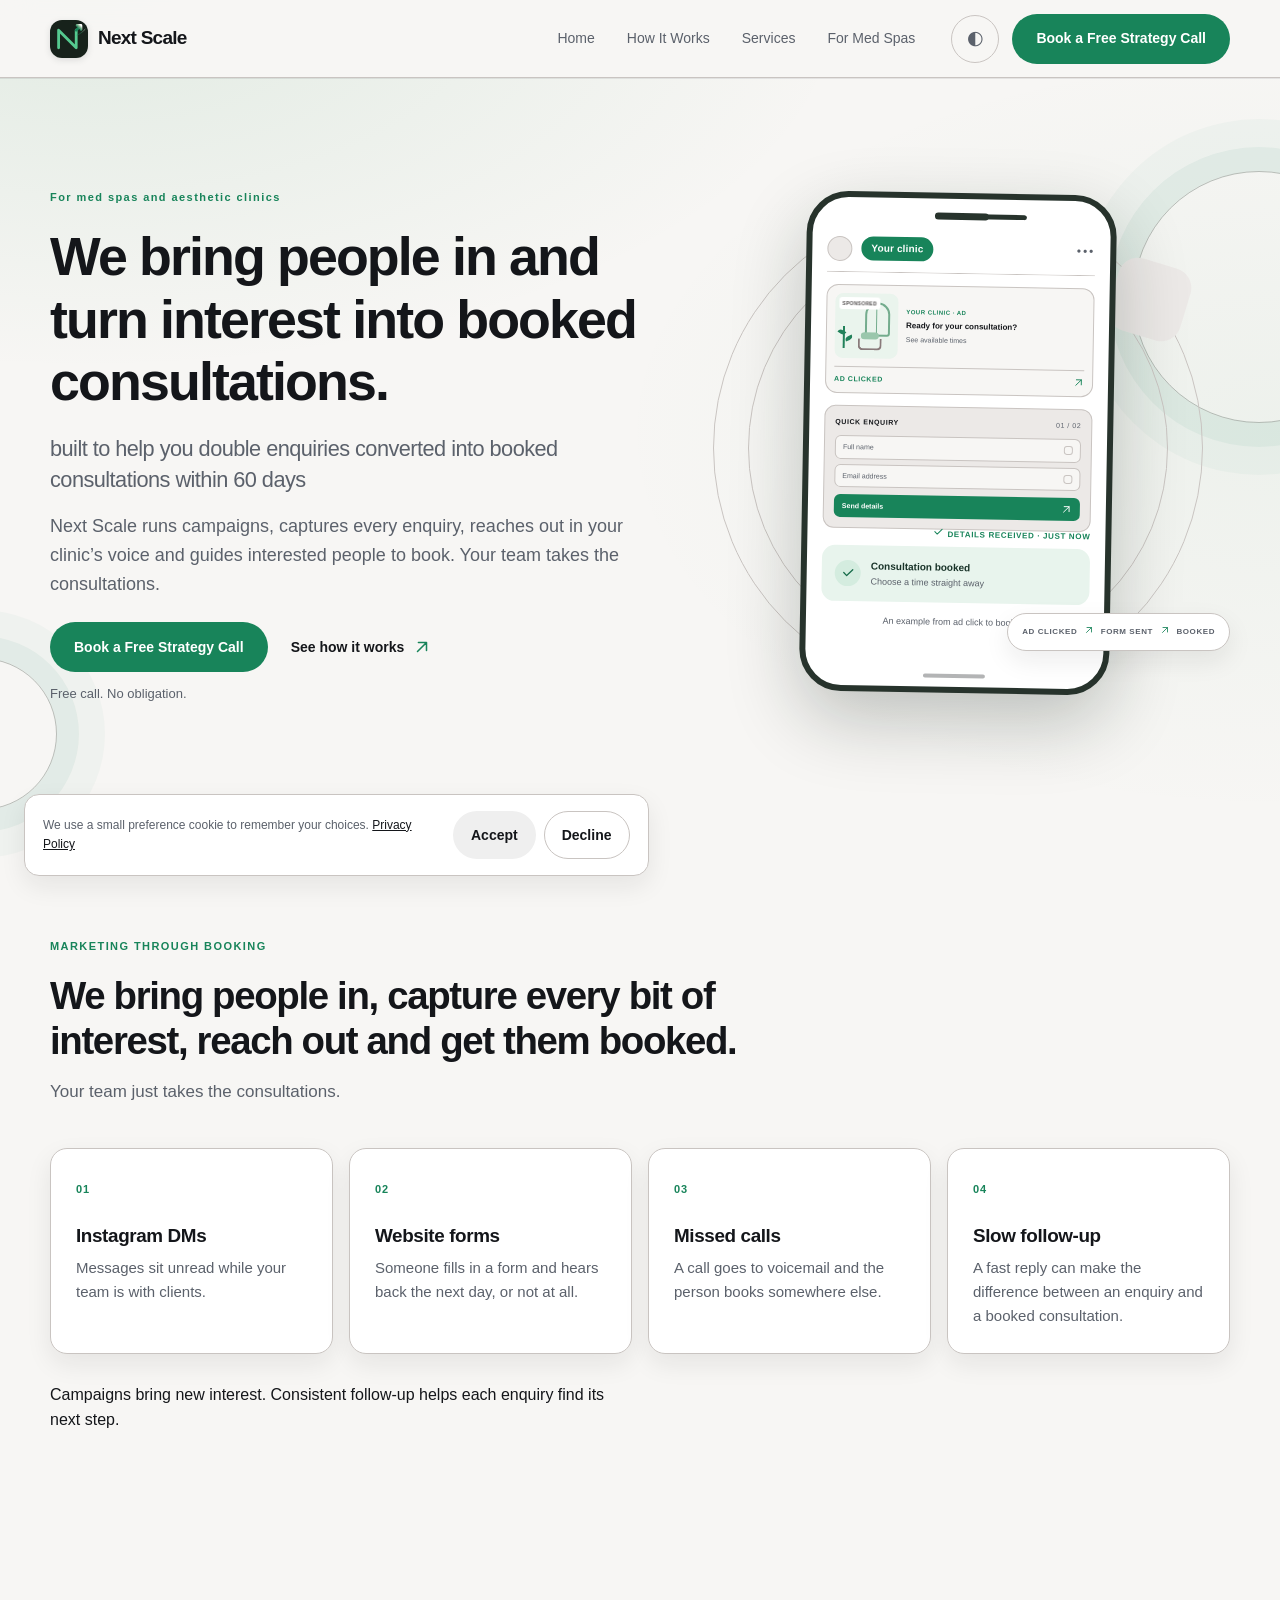
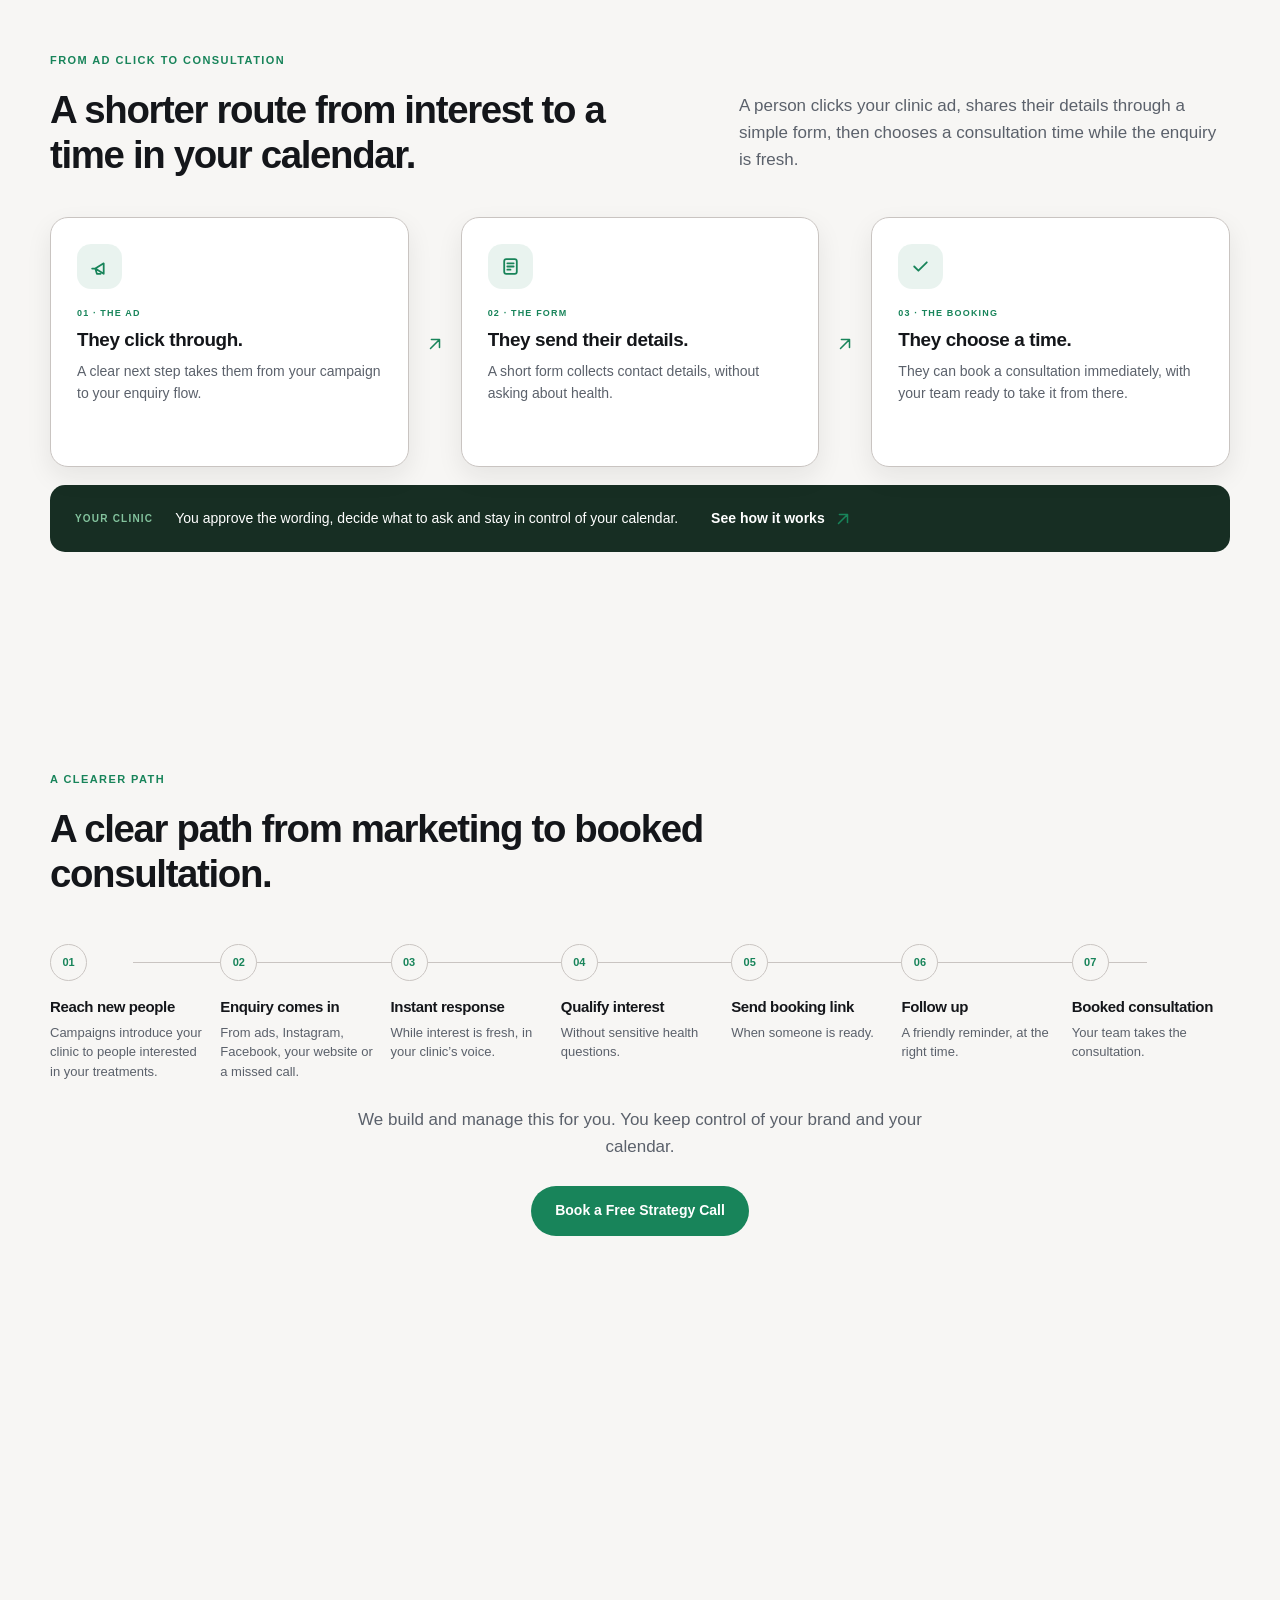
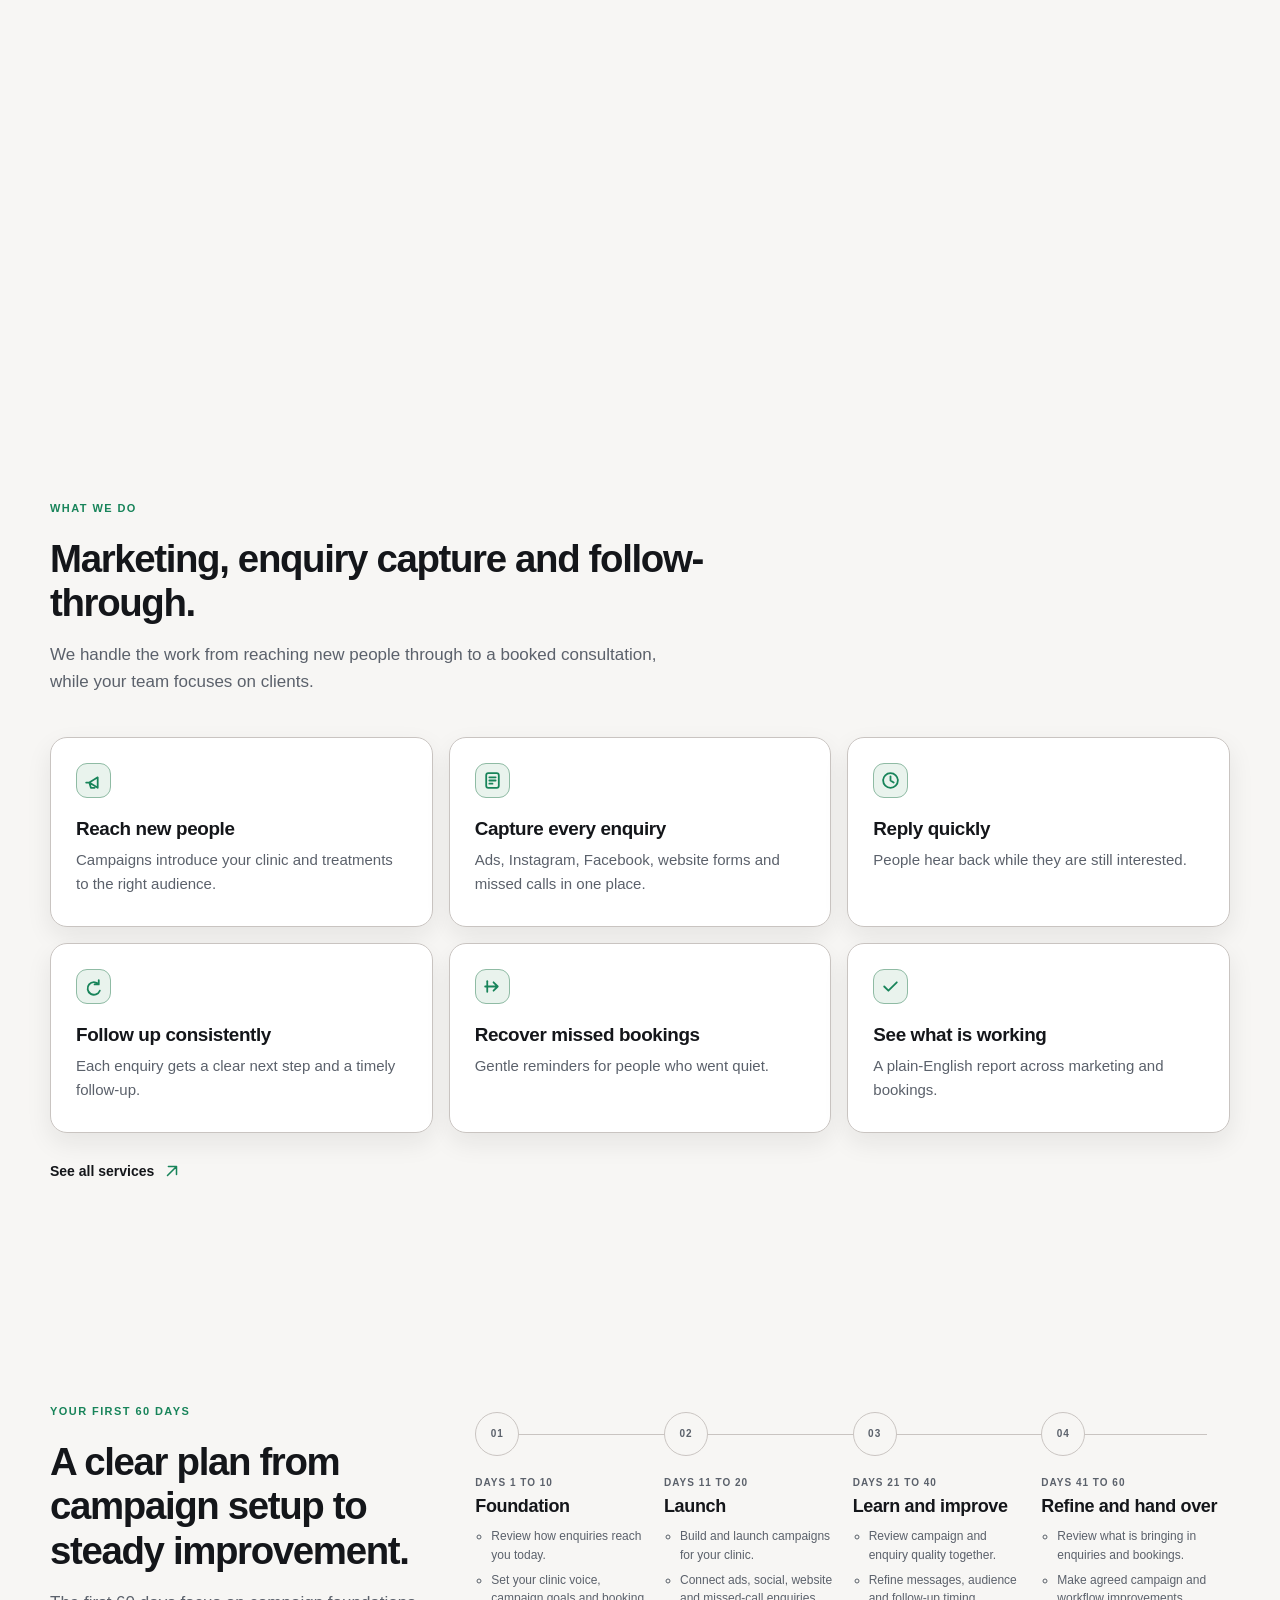
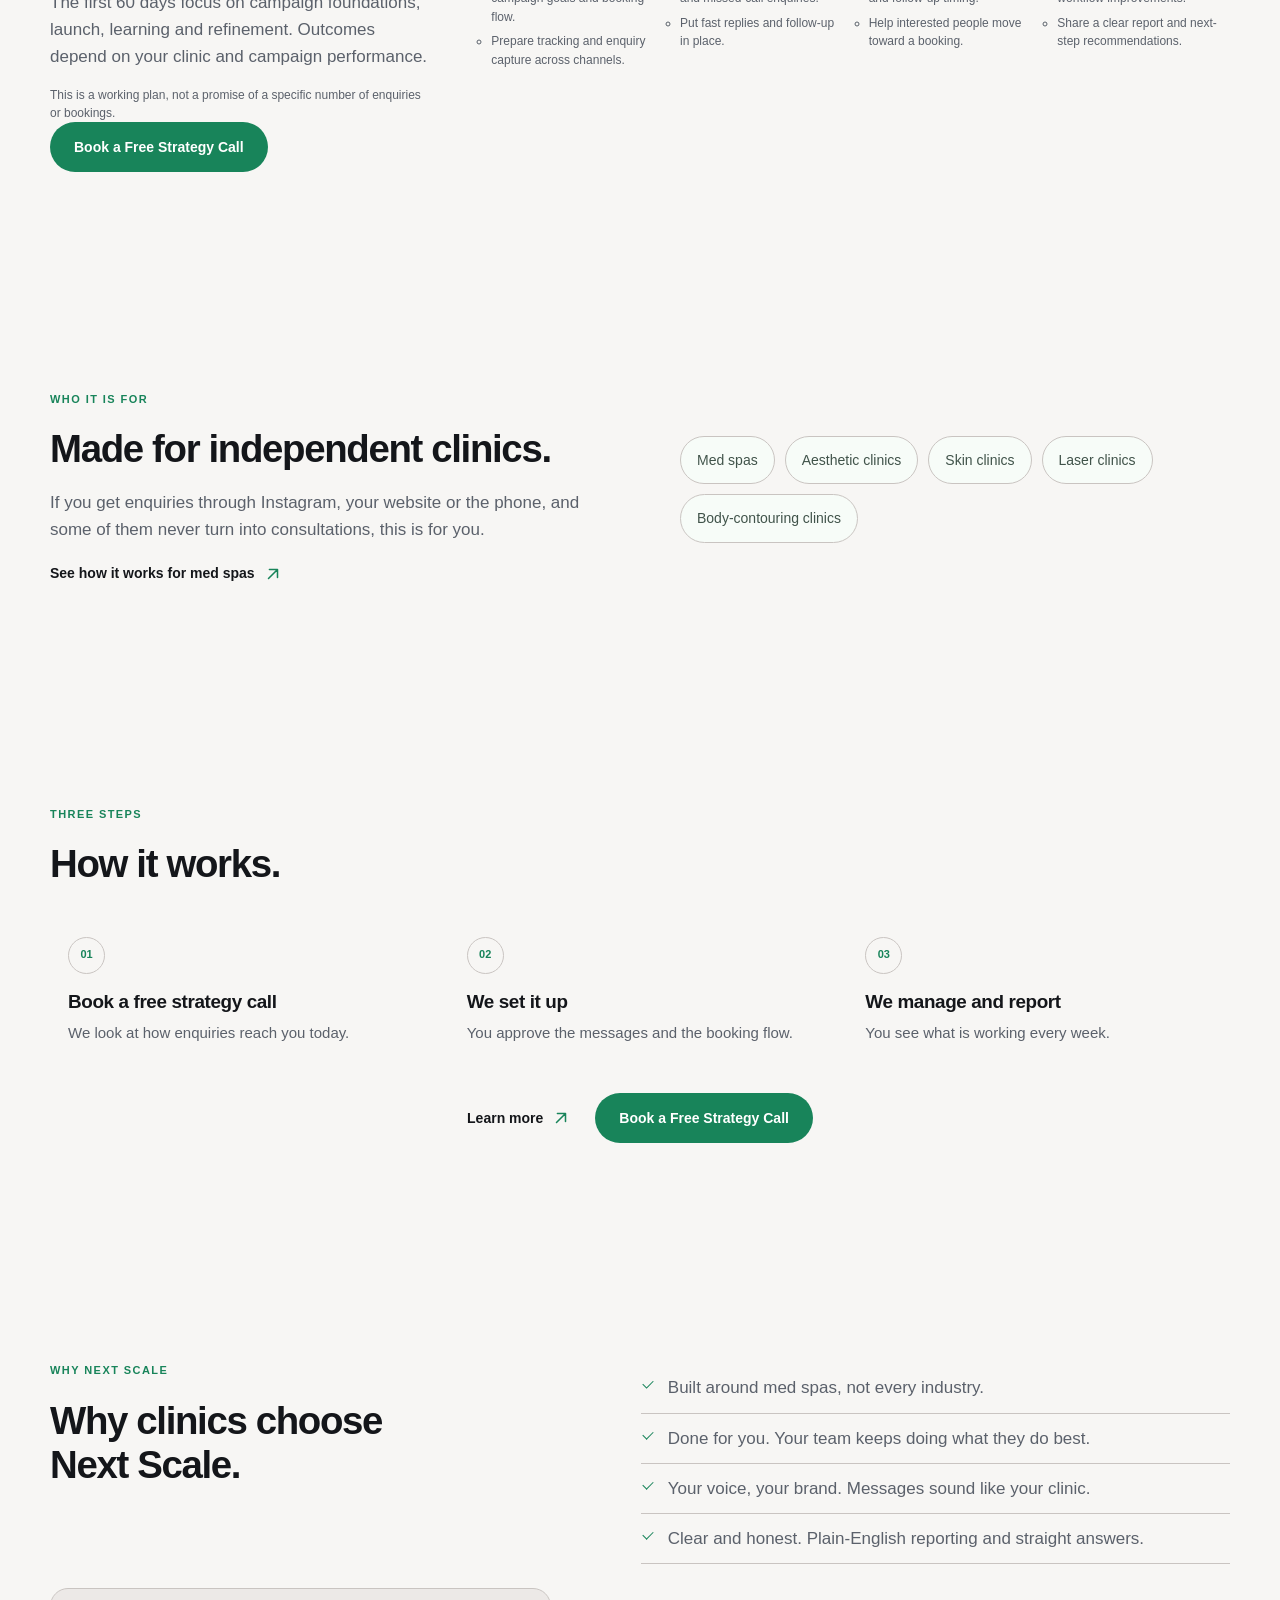
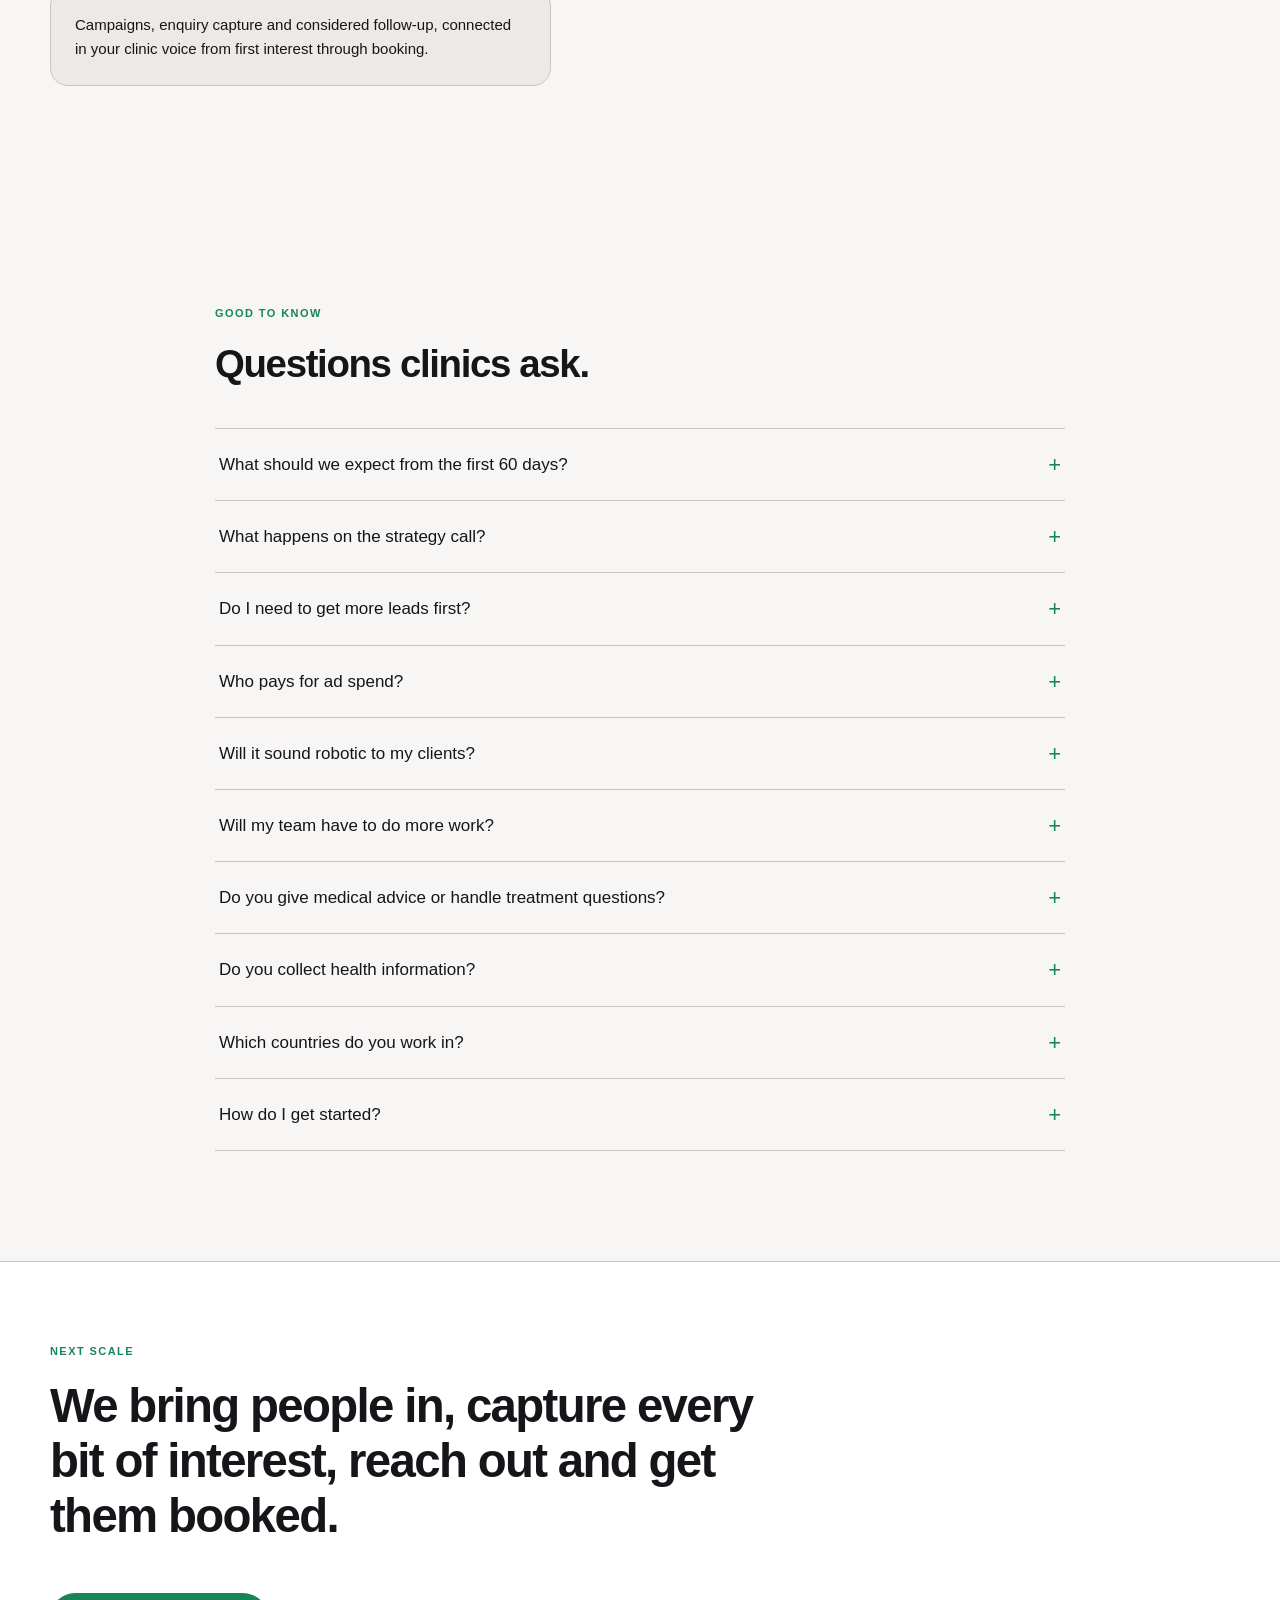
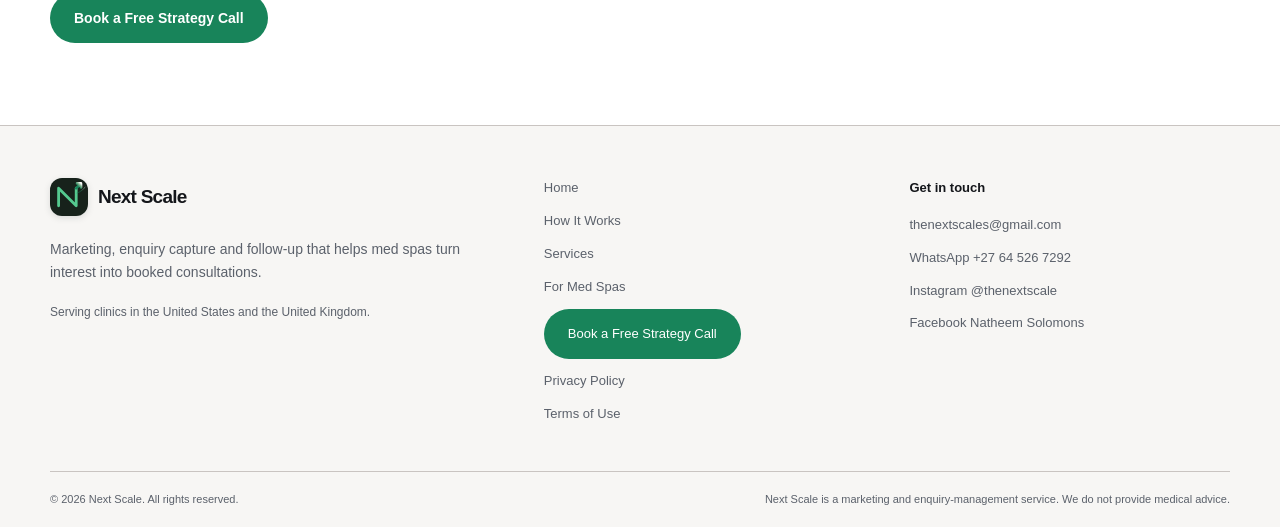
==== commit f4ebb2d6: "Update domain in site files" ====
--- a/index.html
+++ b/index.html
@@ -5,12 +5,16 @@
   <meta name="viewport" content="width=device-width, initial-scale=1">
   <meta name="theme-color" content="#f7f6f4">
   <meta name="description" content="Next Scale markets med spas, captures every enquiry, reaches out in the clinic voice and guides people to booked consultations.">
-  <link rel="canonical" href=""><meta property="og:url" content=""><meta property="og:type" content="website"><meta property="og:title" content="Next Scale | Clinic Marketing to Booked Consultations"><meta property="og:description" content="We bring people in, capture interest, follow up and get them booked."><meta property="og:image" content="./og.svg">
+  <link rel="canonical" href="https://thenextscale.co.za/"><meta property="og:url" content="https://thenextscale.co.za/"><meta property="og:type" content="website"><meta property="og:title" content="Next Scale | Clinic Marketing to Booked Consultations"><meta property="og:description" content="Next Scale markets med spas, captures every enquiry, reaches out in the clinic voice and guides people to booked consultations."><meta property="og:image" content="https://thenextscale.co.za/og.svg">
   <meta name="twitter:card" content="summary_large_image">
+  <meta name="twitter:title" content="Next Scale | Clinic Marketing to Booked Consultations">
+  <meta name="twitter:description" content="Next Scale markets med spas, captures every enquiry, reaches out in the clinic voice and guides people to booked consultations.">
+  <meta name="twitter:image" content="https://thenextscale.co.za/og.svg">
+  <meta name="twitter:url" content="https://thenextscale.co.za/">
   <title>Next Scale | Clinic Marketing to Booked Consultations</title>
   <link rel="icon" href="./favicon.svg?v=20261021-final" type="image/svg+xml"><link rel="stylesheet" href="./styles.css?v=20261021-light-cta">
   <script src="./theme.js?v=20261021-audit"></script>
-  <script type="application/ld+json">{"@context":"https://schema.org","@type":"Organization","name":"Next Scale","founder":{"@type":"Person","name":"Natheem Solomons"},"description":"Clinic marketing, enquiry capture and follow-up through to booked consultations."}</script>
+  <script type="application/ld+json">{"@context":"https://schema.org","@type":"Organization","@id":"https://thenextscale.co.za/#organization","url":"https://thenextscale.co.za/","name":"Next Scale","founder":{"@type":"Person","name":"Natheem Solomons"},"description":"Clinic marketing, enquiry capture and follow-up through to booked consultations."}</script>
 </head>
 <body>
 <a class="skip-link" href="#main">Skip to content</a>
